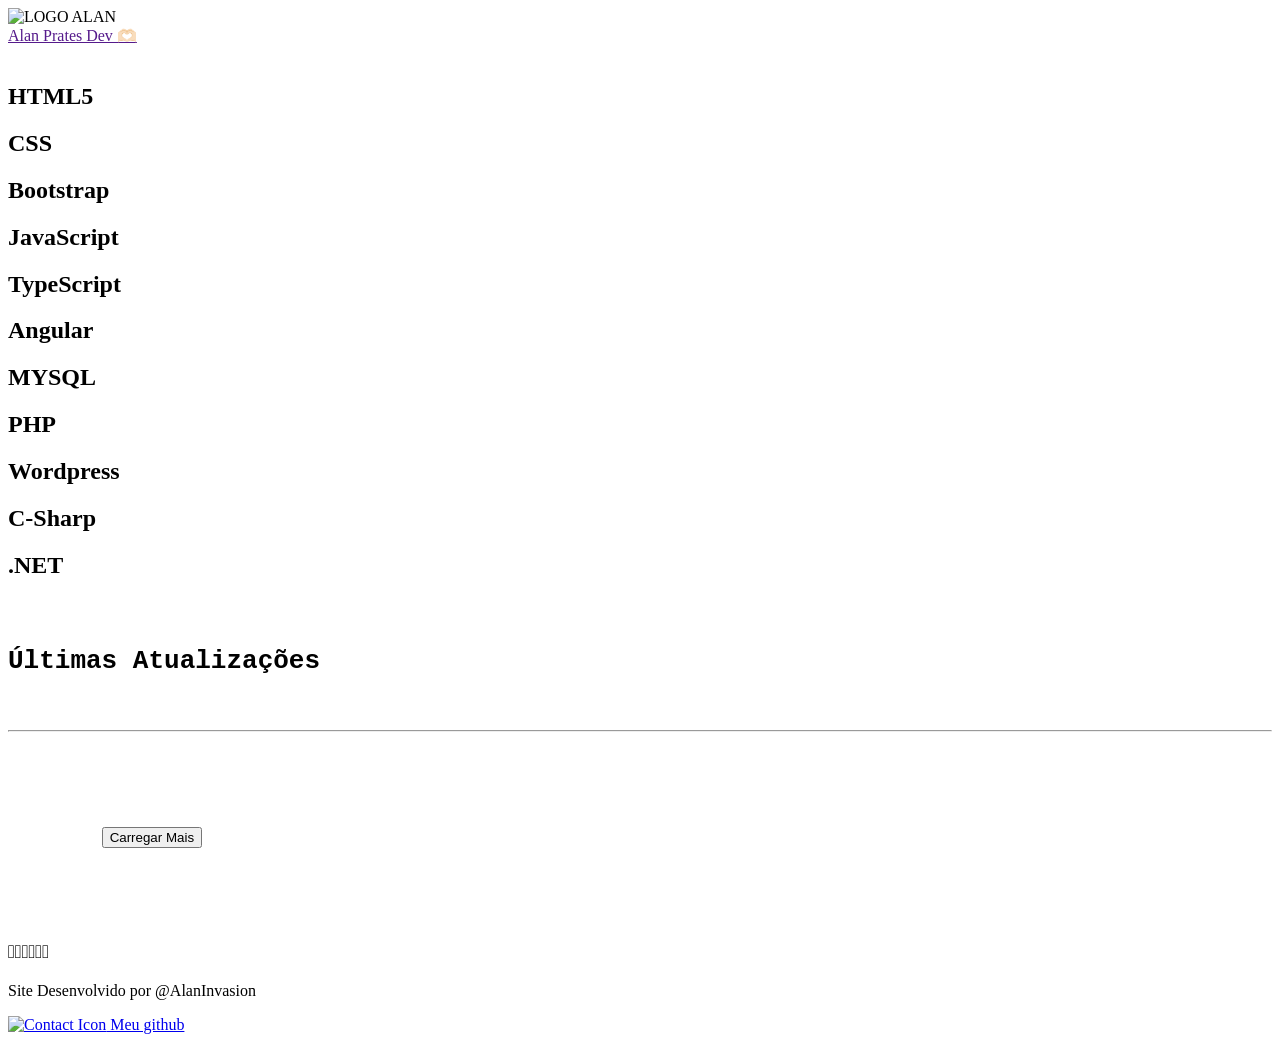
==== index.html @ e8eb4e52 "Update navigation link text to 'Alan Prates Dev'" ====
<!DOCTYPE html>
<html lang="pt-br">

<head>
  <meta charset="UTF-8" />
  <meta name="viewport" content="width=device-width, initial-scale=1.0" />
  <link rel="stylesheet" type="text/css" href="css/style.css" />
  <link rel="shortcut icon" href="/img/penguin-svgrepo-com.svg">
  <title>Alan Prates</title>
</head>

<body>
  <header class="cabecalho">
    <img class="cabecalho-imagem" src="img/logo.svg" title="Sempre se atualizando constantemente" alt="LOGO ALAN" />
    <nav class="cabecalho-menu">
      <a class="cabecalho-menu-item" href="">Alan Prates Dev 🫶🏻</a>

    </nav>
  </header>
  <main class="conteudo">
    <section class="conteudo-principal">
      <img class="conteudo-principal-imagem" src="img/perfil.png" alt="" />
      <div class="conteudo-principal-escrito"></div>
      <div class="tecnologia">
        <h2> <img class="conteudo-principal-tecnologia" src="skill/html5-svgrepo-com.svg" title="HTML5" alt="" />HTML5</h2>
        <h2><img class="conteudo-principal-tecnologia" src="skill/css-svgrepo-com.svg" title="CSS" alt="" />CSS</h2>
        <h2><img class="conteudo-principal-tecnologia" src="skill/icons8-bootstrap.svg" title="Bootstrap" alt="" />Bootstrap</h2>
        <h2><img class="conteudo-principal-tecnologia" src="skill/js-svgrepo-com.svg" title="JavaScript"alt="" />JavaScript</h2>
        <h2><img class="conteudo-principal-tecnologia" src="skill/typescript-16-svgrepo-com.svg" title="TypeScript"alt="" />TypeScript</h2>
        <h2><img class="conteudo-principal-tecnologia" src="skill/angular-16-svgrepo-com.svg" title="Angular" alt="" />Angular</h2>
      </div>
      <div class="tecnologia-secundaria">
        <h2> <img class="conteudo-principal-tecnologia" src="skill/mysql-svgrepo-com.svg" title="MYSQL" alt="" />MYSQL</h2>
        <h2><img class="conteudo-principal-tecnologia" src="skill/php-file-svgrepo-com.svg" title="PHP" alt="" />PHP</h2>
        <h2><img class="conteudo-principal-tecnologia" src="skill/icons8-wordpress.svg" title="PHP" alt="" />Wordpress</h2>
        <h2><img class="conteudo-principal-tecnologia" src="skill/c-sharp-16-svgrepo-com.svg" title="C-Sharp"alt="" />C-Sharp</h2>
        <h2><img class="conteudo-principal-tecnologia" src="skill/dotnet-svgrepo-com.svg" title="PHP" alt="" />.NET</h2>
      </div>
    </section>
  </main>
  <main>
    <div class="box">
      <pre>
        <code>
          <h1>Últimas Atualizações</h1>
          <hr />
          <ul></ul>
          <div id="button-container">
            <button id="load-more">Carregar Mais</button>
          </div>
          
        </code>
      </pre>
    </div>
  </main>
  <footer class="rodape">
    <h3>𓆉𓃥𓃠𓃰𓄂𓅯</h3>
    <p> Site Desenvolvido por @AlanInvasion</p>
    <div class="contact contact-margin">
      <a href="https://github.com/AlanPrates">
        <img src="img/github-color-svgrepo-com.svg" alt="Contact Icon">
        Meu github
      </a>
    </div>
  </footer>
  <script defer src="js/app.js"></script>
  <script defer src="js/script.js"></script>
</body>

</html>
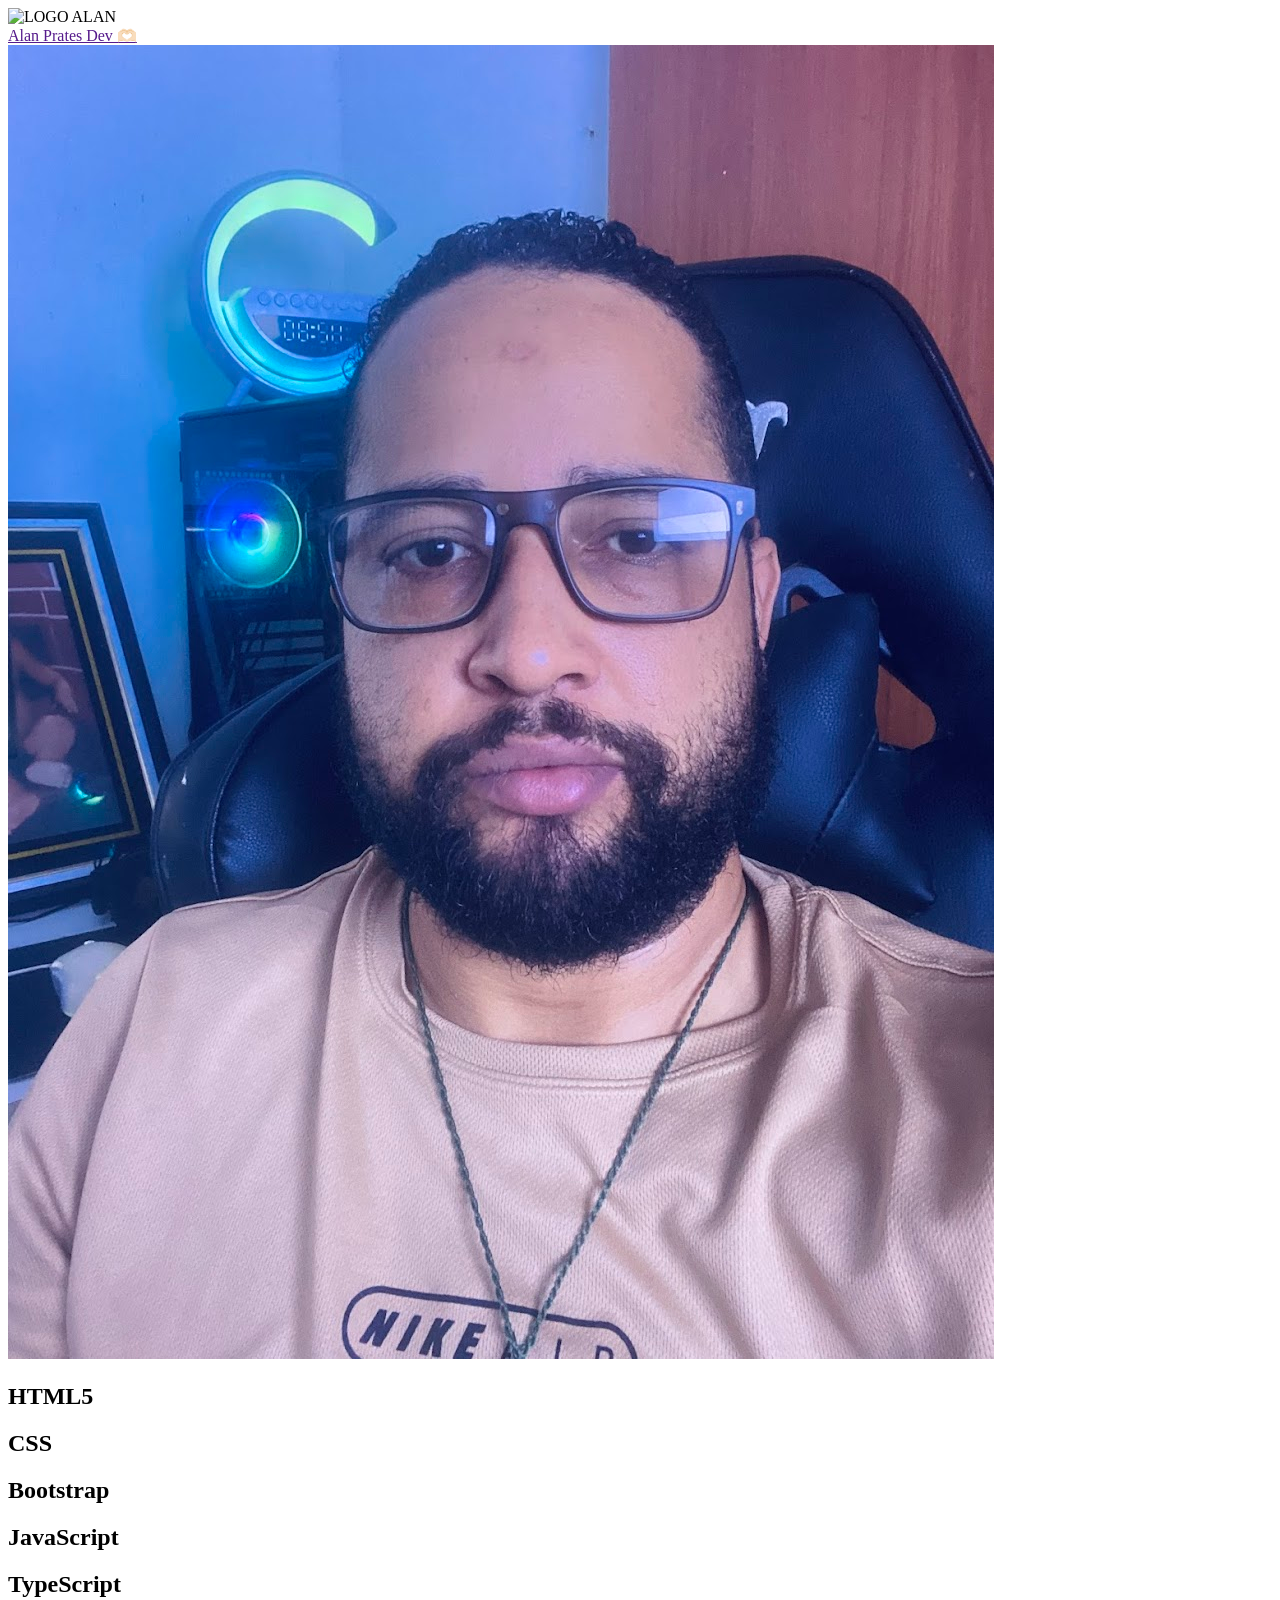
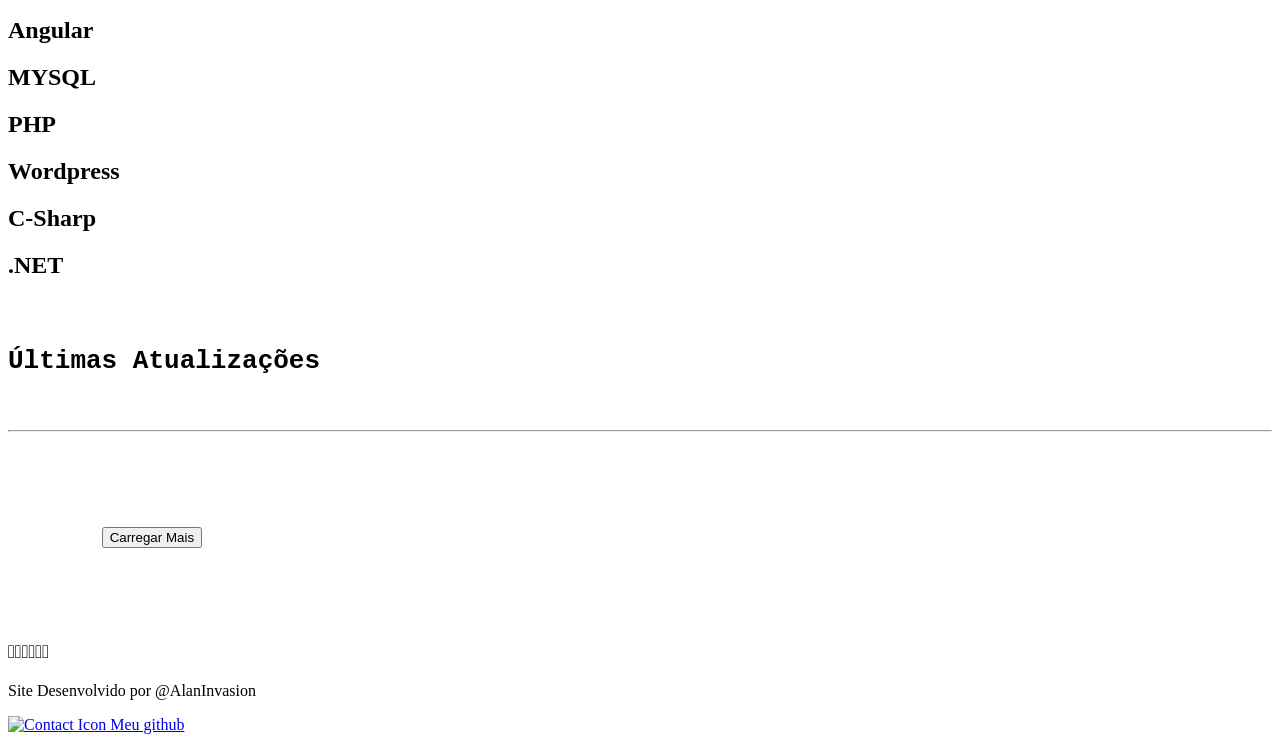
==== commit 8027f6fd: "Adicionar imagem de perfil ao conteúdo principal" ====
--- a/index.html
+++ b/index.html
@@ -19,7 +19,7 @@
   </header>
   <main class="conteudo">
     <section class="conteudo-principal">
-      <img class="conteudo-principal-imagem" src="img/perfil.png" alt="" />
+      <img class="conteudo-principal-imagem" src="img/IMG_0135.jpg" alt="" />
       <div class="conteudo-principal-escrito"></div>
       <div class="tecnologia">
         <h2> <img class="conteudo-principal-tecnologia" src="skill/html5-svgrepo-com.svg" title="HTML5" alt="" />HTML5</h2>
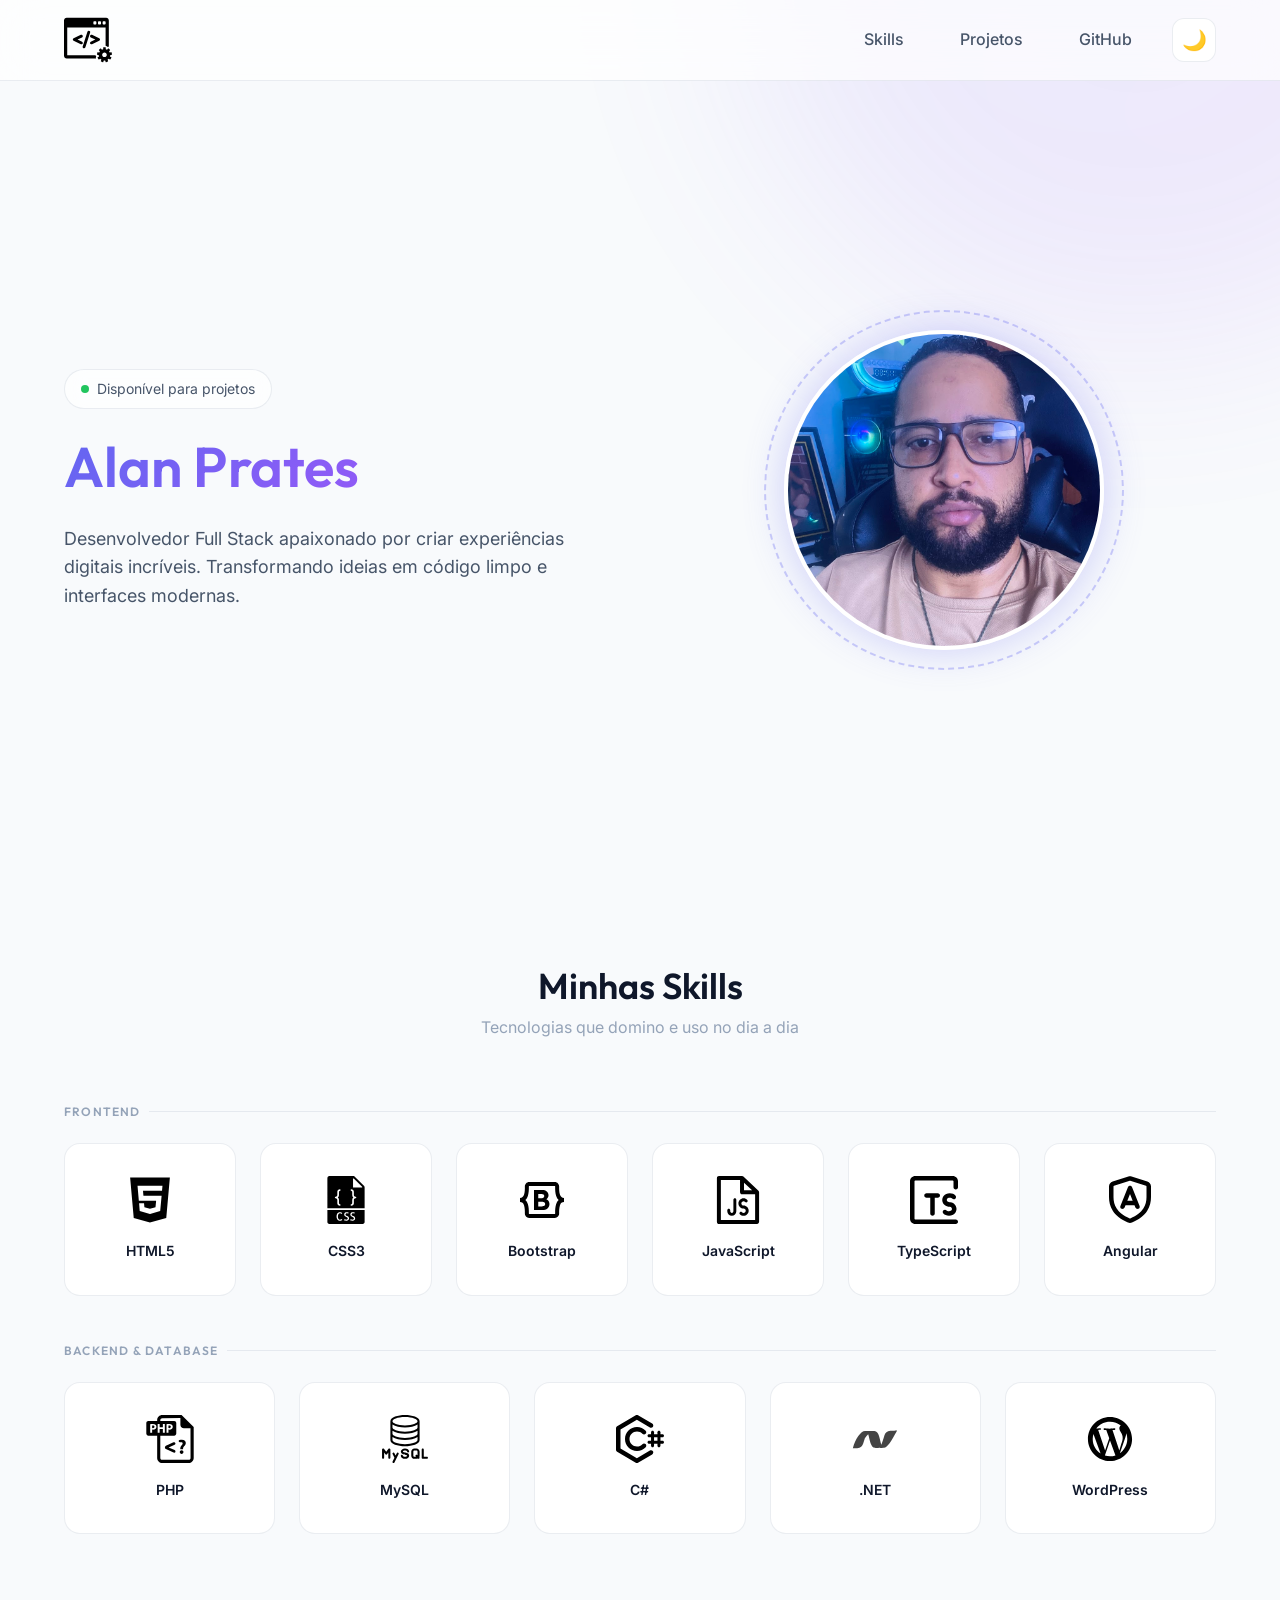
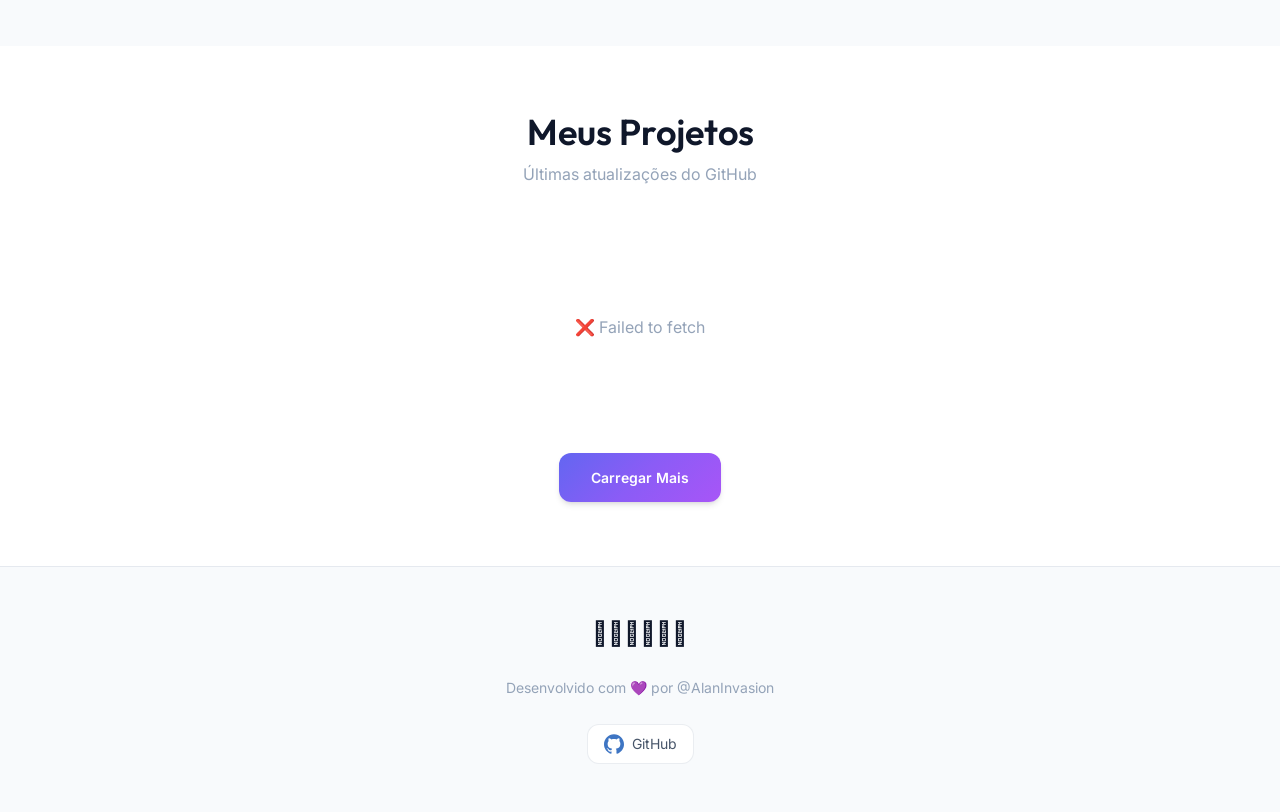
==== commit 69dcc27a: "refactor: Reorganize project assets into a new assets directory and update index.html and README.md." ====
--- a/index.html
+++ b/index.html
@@ -1,70 +1,182 @@
 <!DOCTYPE html>
-<html lang="pt-br">
+<html lang="pt-BR" data-theme="light">
+<head>
+  <meta charset="UTF-8">
+  <meta name="viewport" content="width=device-width, initial-scale=1.0">
+  <meta name="description" content="Alan Prates - Desenvolvedor Full Stack especializado em HTML5, CSS, JavaScript, TypeScript, Angular, PHP, .NET e muito mais.">
+  <meta name="author" content="Alan Prates">
+  <meta name="keywords" content="desenvolvedor, full stack, web developer, HTML, CSS, JavaScript, Angular, PHP, .NET">
+  
+  <!-- Open Graph -->
+  <meta property="og:title" content="Alan Prates - Desenvolvedor Full Stack">
+  <meta property="og:description" content="Portfólio de desenvolvimento web e projetos.">
+  <meta property="og:type" content="website">
+  
+  <!-- Favicon -->
+  <link rel="icon" href="assets/icons/penguin-svgrepo-com.svg" type="image/svg+xml">
+  
+  <!-- Google Fonts -->
+  <link rel="preconnect" href="https://fonts.googleapis.com">
+  <link rel="preconnect" href="https://fonts.gstatic.com" crossorigin>
+  <link href="https://fonts.googleapis.com/css2?family=Inter:wght@400;500;600;700&family=Outfit:wght@500;600;700&display=swap" rel="stylesheet">
+  
+  <!-- Styles -->
+  <link rel="stylesheet" href="assets/css/style.css">
+  
+  <title>Alan Prates | Desenvolvedor Full Stack</title>
+</head>
+<body>
+  <!-- Header -->
+  <header class="header">
+    <div class="container header__content">
+      <a href="/">
+        <img src="assets/images/logo.svg" alt="Alan Prates Logo" class="header__logo">
+      </a>
+      
+      <nav class="header__nav">
+        <a href="#skills" class="header__link">Skills</a>
+        <a href="#projects" class="header__link">Projetos</a>
+        <a href="https://github.com/AlanPrates" target="_blank" rel="noopener" class="header__link">GitHub</a>
+        <button id="theme-toggle" class="theme-toggle" aria-label="Alternar tema">🌙</button>
+      </nav>
+    </div>
+  </header>
 
-<head>
-  <meta charset="UTF-8" />
-  <meta name="viewport" content="width=device-width, initial-scale=1.0" />
-  <link rel="stylesheet" type="text/css" href="css/style.css" />
-  <link rel="shortcut icon" href="/img/penguin-svgrepo-com.svg">
-  <title>Alan Prates</title>
-</head>
+  <!-- Hero Section -->
+  <section class="hero">
+    <div class="container hero__content">
+      <div class="hero__text">
+        <span class="hero__badge">
+          <span class="hero__badge-dot"></span>
+          Disponível para projetos
+        </span>
+        <h1 class="hero__title">Alan Prates</h1>
+        <p class="hero__subtitle">
+          Desenvolvedor Full Stack apaixonado por criar experiências digitais incríveis. 
+          Transformando ideias em código limpo e interfaces modernas.
+        </p>
+      </div>
+      
+      <div class="hero__image-wrapper">
+        <div class="hero__image-ring"></div>
+        <img src="assets/images/profile/IMG_0135.jpg" alt="Alan Prates" class="hero__image">
+      </div>
+    </div>
+  </section>
 
-<body>
-  <header class="cabecalho">
-    <img class="cabecalho-imagem" src="img/logo.svg" title="Sempre se atualizando constantemente" alt="LOGO ALAN" />
-    <nav class="cabecalho-menu">
-      <a class="cabecalho-menu-item" href="">Alan Prates Dev 🫶🏻</a>
+  <!-- Skills Section -->
+  <section id="skills" class="skills">
+    <div class="container">
+      <header class="section__header">
+        <h2 class="section__title">Minhas Skills</h2>
+        <p class="section__subtitle">Tecnologias que domino e uso no dia a dia</p>
+      </header>
+      
+      <!-- Frontend -->
+      <div class="skills__category">
+        <h3 class="skills__category-title">Frontend</h3>
+        <div class="skills__grid">
+          <article class="skill-card">
+            <img src="assets/icons/skills/html5-svgrepo-com.svg" alt="HTML5" class="skill-card__icon">
+            <span class="skill-card__name">HTML5</span>
+          </article>
+          
+          <article class="skill-card">
+            <img src="assets/icons/skills/css-svgrepo-com.svg" alt="CSS3" class="skill-card__icon">
+            <span class="skill-card__name">CSS3</span>
+          </article>
+          
+          <article class="skill-card">
+            <img src="assets/icons/skills/icons8-bootstrap.svg" alt="Bootstrap" class="skill-card__icon">
+            <span class="skill-card__name">Bootstrap</span>
+          </article>
+          
+          <article class="skill-card">
+            <img src="assets/icons/skills/js-svgrepo-com.svg" alt="JavaScript" class="skill-card__icon">
+            <span class="skill-card__name">JavaScript</span>
+          </article>
+          
+          <article class="skill-card">
+            <img src="assets/icons/skills/typescript-16-svgrepo-com.svg" alt="TypeScript" class="skill-card__icon">
+            <span class="skill-card__name">TypeScript</span>
+          </article>
+          
+          <article class="skill-card">
+            <img src="assets/icons/skills/angular-16-svgrepo-com.svg" alt="Angular" class="skill-card__icon">
+            <span class="skill-card__name">Angular</span>
+          </article>
+        </div>
+      </div>
+      
+      <!-- Backend -->
+      <div class="skills__category">
+        <h3 class="skills__category-title">Backend & Database</h3>
+        <div class="skills__grid">
+          <article class="skill-card">
+            <img src="assets/icons/skills/php-file-svgrepo-com.svg" alt="PHP" class="skill-card__icon">
+            <span class="skill-card__name">PHP</span>
+          </article>
+          
+          <article class="skill-card">
+            <img src="assets/icons/skills/mysql-svgrepo-com.svg" alt="MySQL" class="skill-card__icon">
+            <span class="skill-card__name">MySQL</span>
+          </article>
+          
+          <article class="skill-card">
+            <img src="assets/icons/skills/c-sharp-16-svgrepo-com.svg" alt="C#" class="skill-card__icon">
+            <span class="skill-card__name">C#</span>
+          </article>
+          
+          <article class="skill-card">
+            <img src="assets/icons/skills/dotnet-svgrepo-com.svg" alt=".NET" class="skill-card__icon">
+            <span class="skill-card__name">.NET</span>
+          </article>
+          
+          <article class="skill-card">
+            <img src="assets/icons/skills/icons8-wordpress.svg" alt="WordPress" class="skill-card__icon">
+            <span class="skill-card__name">WordPress</span>
+          </article>
+        </div>
+      </div>
+    </div>
+  </section>
 
-    </nav>
-  </header>
-  <main class="conteudo">
-    <section class="conteudo-principal">
-      <img class="conteudo-principal-imagem" src="img/IMG_0135.jpg" alt="" />
-      <div class="conteudo-principal-escrito"></div>
-      <div class="tecnologia">
-        <h2> <img class="conteudo-principal-tecnologia" src="skill/html5-svgrepo-com.svg" title="HTML5" alt="" />HTML5</h2>
-        <h2><img class="conteudo-principal-tecnologia" src="skill/css-svgrepo-com.svg" title="CSS" alt="" />CSS</h2>
-        <h2><img class="conteudo-principal-tecnologia" src="skill/icons8-bootstrap.svg" title="Bootstrap" alt="" />Bootstrap</h2>
-        <h2><img class="conteudo-principal-tecnologia" src="skill/js-svgrepo-com.svg" title="JavaScript"alt="" />JavaScript</h2>
-        <h2><img class="conteudo-principal-tecnologia" src="skill/typescript-16-svgrepo-com.svg" title="TypeScript"alt="" />TypeScript</h2>
-        <h2><img class="conteudo-principal-tecnologia" src="skill/angular-16-svgrepo-com.svg" title="Angular" alt="" />Angular</h2>
+  <!-- Projects Section (GitHub Repos) -->
+  <section id="projects" class="projects">
+    <div class="container">
+      <header class="section__header">
+        <h2 class="section__title">Meus Projetos</h2>
+        <p class="section__subtitle">Últimas atualizações do GitHub</p>
+      </header>
+      
+      <div id="projects-grid" class="projects__grid">
+        <!-- Repos carregados via JavaScript -->
       </div>
-      <div class="tecnologia-secundaria">
-        <h2> <img class="conteudo-principal-tecnologia" src="skill/mysql-svgrepo-com.svg" title="MYSQL" alt="" />MYSQL</h2>
-        <h2><img class="conteudo-principal-tecnologia" src="skill/php-file-svgrepo-com.svg" title="PHP" alt="" />PHP</h2>
-        <h2><img class="conteudo-principal-tecnologia" src="skill/icons8-wordpress.svg" title="PHP" alt="" />Wordpress</h2>
-        <h2><img class="conteudo-principal-tecnologia" src="skill/c-sharp-16-svgrepo-com.svg" title="C-Sharp"alt="" />C-Sharp</h2>
-        <h2><img class="conteudo-principal-tecnologia" src="skill/dotnet-svgrepo-com.svg" title="PHP" alt="" />.NET</h2>
+      
+      <footer class="projects__footer">
+        <button id="load-more" class="btn btn--primary">
+          Carregar Mais
+        </button>
+      </footer>
+    </div>
+  </section>
+
+  <!-- Footer -->
+  <footer class="footer">
+    <div class="container footer__content">
+      <span class="footer__emoji">𓆉𓃥𓃠𓃰𓄂𓅯</span>
+      <p class="footer__text">Desenvolvido com 💜 por @AlanInvasion</p>
+      
+      <div class="footer__social">
+        <a href="https://github.com/AlanPrates" target="_blank" rel="noopener" class="footer__social-link">
+          <img src="assets/icons/github-color-svgrepo-com.svg" alt="GitHub" class="footer__social-icon">
+          GitHub
+        </a>
       </div>
-    </section>
-  </main>
-  <main>
-    <div class="box">
-      <pre>
-        <code>
-          <h1>Últimas Atualizações</h1>
-          <hr />
-          <ul></ul>
-          <div id="button-container">
-            <button id="load-more">Carregar Mais</button>
-          </div>
-          
-        </code>
-      </pre>
-    </div>
-  </main>
-  <footer class="rodape">
-    <h3>𓆉𓃥𓃠𓃰𓄂𓅯</h3>
-    <p> Site Desenvolvido por @AlanInvasion</p>
-    <div class="contact contact-margin">
-      <a href="https://github.com/AlanPrates">
-        <img src="img/github-color-svgrepo-com.svg" alt="Contact Icon">
-        Meu github
-      </a>
     </div>
   </footer>
-  <script defer src="js/app.js"></script>
-  <script defer src="js/script.js"></script>
+
+  <!-- Scripts -->
+  <script type="module" src="assets/js/main.js"></script>
 </body>
-
 </html>
--- a/assets/css/style.css
+++ b/assets/css/style.css
@@ -0,0 +1,644 @@
+/* ==========================================
+   ALAN PRATES PORTFOLIO - Modern Design System
+   ========================================== */
+
+/* CSS Variables - Design Tokens */
+:root {
+  /* Colors - Light Mode */
+  --bg-primary: #f8fafc;
+  --bg-secondary: #ffffff;
+  --bg-glass: rgba(255, 255, 255, 0.7);
+  --text-primary: #0f172a;
+  --text-secondary: #475569;
+  --text-muted: #94a3b8;
+  --accent-primary: #6366f1;
+  --accent-secondary: #8b5cf6;
+  --accent-gradient: linear-gradient(135deg, #6366f1 0%, #8b5cf6 50%, #a855f7 100%);
+  --border-color: rgba(148, 163, 184, 0.2);
+  --shadow-sm: 0 1px 2px rgba(0, 0, 0, 0.05);
+  --shadow-md: 0 4px 6px -1px rgba(0, 0, 0, 0.1), 0 2px 4px -2px rgba(0, 0, 0, 0.1);
+  --shadow-lg: 0 10px 15px -3px rgba(0, 0, 0, 0.1), 0 4px 6px -4px rgba(0, 0, 0, 0.1);
+  --shadow-glow: 0 0 40px rgba(99, 102, 241, 0.3);
+  
+  /* Spacing */
+  --space-xs: 0.25rem;
+  --space-sm: 0.5rem;
+  --space-md: 1rem;
+  --space-lg: 1.5rem;
+  --space-xl: 2rem;
+  --space-2xl: 3rem;
+  --space-3xl: 4rem;
+  
+  /* Border Radius */
+  --radius-sm: 0.375rem;
+  --radius-md: 0.75rem;
+  --radius-lg: 1rem;
+  --radius-xl: 1.5rem;
+  --radius-full: 9999px;
+  
+  /* Transitions */
+  --transition-fast: 150ms ease;
+  --transition-base: 250ms ease;
+  --transition-slow: 350ms ease;
+}
+
+/* Dark Mode */
+[data-theme="dark"] {
+  --bg-primary: #0f172a;
+  --bg-secondary: #1e293b;
+  --bg-glass: rgba(30, 41, 59, 0.8);
+  --text-primary: #f1f5f9;
+  --text-secondary: #cbd5e1;
+  --text-muted: #64748b;
+  --border-color: rgba(148, 163, 184, 0.1);
+  --shadow-glow: 0 0 60px rgba(139, 92, 246, 0.4);
+}
+
+/* Reset & Base */
+*, *::before, *::after {
+  margin: 0;
+  padding: 0;
+  box-sizing: border-box;
+}
+
+html {
+  scroll-behavior: smooth;
+}
+
+body {
+  font-family: 'Inter', -apple-system, BlinkMacSystemFont, 'Segoe UI', sans-serif;
+  font-size: 16px;
+  line-height: 1.6;
+  color: var(--text-primary);
+  background: var(--bg-primary);
+  min-height: 100vh;
+  transition: background var(--transition-base), color var(--transition-base);
+}
+
+a {
+  text-decoration: none;
+  color: inherit;
+  transition: color var(--transition-fast);
+}
+
+img {
+  max-width: 100%;
+  height: auto;
+  display: block;
+}
+
+ul {
+  list-style: none;
+}
+
+/* Typography */
+h1, h2, h3, h4, h5, h6 {
+  font-family: 'Outfit', sans-serif;
+  font-weight: 600;
+  line-height: 1.2;
+}
+
+h1 { font-size: clamp(2rem, 5vw, 3.5rem); }
+h2 { font-size: clamp(1.5rem, 3vw, 2.25rem); }
+h3 { font-size: clamp(1.25rem, 2vw, 1.5rem); }
+
+/* Layout Container */
+.container {
+  width: 100%;
+  max-width: 1200px;
+  margin: 0 auto;
+  padding: 0 var(--space-lg);
+}
+
+/* ==========================================
+   HEADER & NAVIGATION
+   ========================================== */
+.header {
+  position: fixed;
+  top: 0;
+  left: 0;
+  right: 0;
+  z-index: 100;
+  padding: var(--space-md) 0;
+  background: var(--bg-glass);
+  backdrop-filter: blur(20px);
+  -webkit-backdrop-filter: blur(20px);
+  border-bottom: 1px solid var(--border-color);
+  transition: all var(--transition-base);
+}
+
+.header__content {
+  display: flex;
+  align-items: center;
+  justify-content: space-between;
+}
+
+.header__logo {
+  height: 48px;
+  transition: transform var(--transition-base);
+}
+
+.header__logo:hover {
+  transform: scale(1.05);
+}
+
+.header__nav {
+  display: flex;
+  align-items: center;
+  gap: var(--space-lg);
+}
+
+.header__link {
+  font-weight: 500;
+  color: var(--text-secondary);
+  padding: var(--space-sm) var(--space-md);
+  border-radius: var(--radius-md);
+  transition: all var(--transition-fast);
+}
+
+.header__link:hover {
+  color: var(--accent-primary);
+  background: var(--bg-glass);
+}
+
+/* Theme Toggle */
+.theme-toggle {
+  width: 44px;
+  height: 44px;
+  border: none;
+  border-radius: var(--radius-md);
+  background: var(--bg-secondary);
+  color: var(--text-primary);
+  cursor: pointer;
+  display: flex;
+  align-items: center;
+  justify-content: center;
+  font-size: 1.25rem;
+  transition: all var(--transition-fast);
+  border: 1px solid var(--border-color);
+}
+
+.theme-toggle:hover {
+  background: var(--accent-gradient);
+  color: white;
+  transform: rotate(15deg);
+}
+
+/* ==========================================
+   HERO SECTION
+   ========================================== */
+.hero {
+  min-height: 100vh;
+  display: flex;
+  align-items: center;
+  padding-top: 80px;
+  position: relative;
+  overflow: hidden;
+}
+
+.hero::before {
+  content: '';
+  position: absolute;
+  top: -50%;
+  right: -20%;
+  width: 800px;
+  height: 800px;
+  background: var(--accent-gradient);
+  opacity: 0.1;
+  border-radius: 50%;
+  filter: blur(100px);
+  animation: pulse 8s ease-in-out infinite;
+}
+
+.hero__content {
+  display: grid;
+  grid-template-columns: 1fr 1fr;
+  gap: var(--space-3xl);
+  align-items: center;
+}
+
+.hero__text {
+  display: flex;
+  flex-direction: column;
+  gap: var(--space-lg);
+}
+
+.hero__badge {
+  display: inline-flex;
+  align-items: center;
+  gap: var(--space-sm);
+  padding: var(--space-sm) var(--space-md);
+  background: var(--bg-glass);
+  border: 1px solid var(--border-color);
+  border-radius: var(--radius-full);
+  font-size: 0.875rem;
+  color: var(--text-secondary);
+  width: fit-content;
+  backdrop-filter: blur(10px);
+}
+
+.hero__badge-dot {
+  width: 8px;
+  height: 8px;
+  background: #22c55e;
+  border-radius: 50%;
+  animation: blink 2s ease-in-out infinite;
+}
+
+.hero__title {
+  background: var(--accent-gradient);
+  -webkit-background-clip: text;
+  -webkit-text-fill-color: transparent;
+  background-clip: text;
+}
+
+.hero__subtitle {
+  color: var(--text-secondary);
+  font-size: 1.125rem;
+  max-width: 500px;
+}
+
+.hero__image-wrapper {
+  display: flex;
+  justify-content: center;
+  align-items: center;
+  position: relative;
+}
+
+.hero__image {
+  width: 320px;
+  height: 320px;
+  border-radius: 50%;
+  object-fit: cover;
+  border: 4px solid var(--bg-secondary);
+  box-shadow: var(--shadow-glow);
+  animation: float 6s ease-in-out infinite;
+  position: relative;
+  z-index: 2;
+}
+
+.hero__image-ring {
+  position: absolute;
+  width: 360px;
+  height: 360px;
+  border: 2px dashed var(--accent-primary);
+  border-radius: 50%;
+  opacity: 0.3;
+  animation: spin 20s linear infinite;
+}
+
+/* ==========================================
+   SKILLS SECTION
+   ========================================== */
+.skills {
+  padding: var(--space-3xl) 0;
+  position: relative;
+}
+
+.section__header {
+  text-align: center;
+  margin-bottom: var(--space-3xl);
+}
+
+.section__title {
+  margin-bottom: var(--space-sm);
+}
+
+.section__subtitle {
+  color: var(--text-muted);
+}
+
+.skills__grid {
+  display: grid;
+  grid-template-columns: repeat(auto-fit, minmax(140px, 1fr));
+  gap: var(--space-lg);
+}
+
+.skill-card {
+  display: flex;
+  flex-direction: column;
+  align-items: center;
+  gap: var(--space-md);
+  padding: var(--space-xl);
+  background: var(--bg-secondary);
+  border: 1px solid var(--border-color);
+  border-radius: var(--radius-lg);
+  transition: all var(--transition-base);
+  cursor: default;
+}
+
+.skill-card:hover {
+  transform: translateY(-8px);
+  box-shadow: var(--shadow-lg);
+  border-color: var(--accent-primary);
+}
+
+.skill-card:hover .skill-card__icon {
+  transform: scale(1.1) rotate(5deg);
+}
+
+.skill-card__icon {
+  width: 48px;
+  height: 48px;
+  transition: transform var(--transition-base);
+}
+
+.skill-card__name {
+  font-size: 0.875rem;
+  font-weight: 600;
+  color: var(--text-primary);
+  text-align: center;
+}
+
+/* Skill Categories */
+.skills__category {
+  margin-bottom: var(--space-2xl);
+}
+
+.skills__category-title {
+  font-size: 0.75rem;
+  font-weight: 600;
+  text-transform: uppercase;
+  letter-spacing: 0.1em;
+  color: var(--text-muted);
+  margin-bottom: var(--space-lg);
+  display: flex;
+  align-items: center;
+  gap: var(--space-sm);
+}
+
+.skills__category-title::after {
+  content: '';
+  flex: 1;
+  height: 1px;
+  background: var(--border-color);
+}
+
+/* ==========================================
+   PROJECTS SECTION (GitHub Repos)
+   ========================================== */
+.projects {
+  padding: var(--space-3xl) 0;
+  background: var(--bg-secondary);
+}
+
+.projects__grid {
+  display: grid;
+  grid-template-columns: repeat(auto-fit, minmax(300px, 1fr));
+  gap: var(--space-lg);
+}
+
+.project-card {
+  padding: var(--space-xl);
+  background: var(--bg-primary);
+  border: 1px solid var(--border-color);
+  border-radius: var(--radius-lg);
+  transition: all var(--transition-base);
+}
+
+.project-card:hover {
+  transform: translateY(-4px);
+  box-shadow: var(--shadow-md);
+  border-color: var(--accent-primary);
+}
+
+.project-card__header {
+  display: flex;
+  align-items: flex-start;
+  justify-content: space-between;
+  margin-bottom: var(--space-md);
+}
+
+.project-card__title {
+  font-size: 1.125rem;
+  font-weight: 600;
+  color: var(--text-primary);
+}
+
+.project-card__link {
+  color: var(--accent-primary);
+  font-size: 1.25rem;
+  transition: transform var(--transition-fast);
+}
+
+.project-card__link:hover {
+  transform: scale(1.2);
+}
+
+.project-card__date {
+  font-size: 0.75rem;
+  color: var(--text-muted);
+}
+
+/* Load More Button */
+.btn {
+  display: inline-flex;
+  align-items: center;
+  justify-content: center;
+  gap: var(--space-sm);
+  padding: var(--space-md) var(--space-xl);
+  font-family: inherit;
+  font-size: 0.875rem;
+  font-weight: 600;
+  border: none;
+  border-radius: var(--radius-md);
+  cursor: pointer;
+  transition: all var(--transition-fast);
+}
+
+.btn--primary {
+  background: var(--accent-gradient);
+  color: white;
+  box-shadow: var(--shadow-md);
+}
+
+.btn--primary:hover {
+  transform: translateY(-2px);
+  box-shadow: var(--shadow-lg);
+}
+
+.btn--outline {
+  background: transparent;
+  color: var(--accent-primary);
+  border: 2px solid var(--accent-primary);
+}
+
+.btn--outline:hover {
+  background: var(--accent-primary);
+  color: white;
+}
+
+.projects__footer {
+  display: flex;
+  justify-content: center;
+  margin-top: var(--space-2xl);
+}
+
+/* Loading State */
+.loading {
+  display: flex;
+  flex-direction: column;
+  align-items: center;
+  gap: var(--space-md);
+  padding: var(--space-3xl);
+  color: var(--text-muted);
+}
+
+.loading__spinner {
+  width: 40px;
+  height: 40px;
+  border: 3px solid var(--border-color);
+  border-top-color: var(--accent-primary);
+  border-radius: 50%;
+  animation: spin 1s linear infinite;
+}
+
+/* ==========================================
+   FOOTER
+   ========================================== */
+.footer {
+  padding: var(--space-2xl) 0;
+  background: var(--bg-primary);
+  border-top: 1px solid var(--border-color);
+}
+
+.footer__content {
+  display: flex;
+  flex-direction: column;
+  align-items: center;
+  gap: var(--space-lg);
+  text-align: center;
+}
+
+.footer__emoji {
+  font-size: 1.5rem;
+}
+
+.footer__text {
+  color: var(--text-muted);
+  font-size: 0.875rem;
+}
+
+.footer__social {
+  display: flex;
+  gap: var(--space-md);
+}
+
+.footer__social-link {
+  display: flex;
+  align-items: center;
+  gap: var(--space-sm);
+  padding: var(--space-sm) var(--space-md);
+  background: var(--bg-secondary);
+  border: 1px solid var(--border-color);
+  border-radius: var(--radius-md);
+  color: var(--text-secondary);
+  font-size: 0.875rem;
+  transition: all var(--transition-fast);
+}
+
+.footer__social-link:hover {
+  background: var(--accent-primary);
+  color: white;
+  border-color: var(--accent-primary);
+}
+
+.footer__social-icon {
+  width: 20px;
+  height: 20px;
+}
+
+/* ==========================================
+   ANIMATIONS
+   ========================================== */
+@keyframes float {
+  0%, 100% { transform: translateY(0); }
+  50% { transform: translateY(-20px); }
+}
+
+@keyframes spin {
+  from { transform: rotate(0deg); }
+  to { transform: rotate(360deg); }
+}
+
+@keyframes pulse {
+  0%, 100% { opacity: 0.1; transform: scale(1); }
+  50% { opacity: 0.15; transform: scale(1.05); }
+}
+
+@keyframes blink {
+  0%, 100% { opacity: 1; }
+  50% { opacity: 0.5; }
+}
+
+@keyframes fadeInUp {
+  from {
+    opacity: 0;
+    transform: translateY(30px);
+  }
+  to {
+    opacity: 1;
+    transform: translateY(0);
+  }
+}
+
+.fade-in-up {
+  animation: fadeInUp 0.6s ease-out forwards;
+}
+
+/* ==========================================
+   RESPONSIVE DESIGN
+   ========================================== */
+@media (max-width: 768px) {
+  .header__nav {
+    display: none;
+  }
+  
+  .hero__content {
+    grid-template-columns: 1fr;
+    text-align: center;
+    gap: var(--space-2xl);
+  }
+  
+  .hero__text {
+    align-items: center;
+  }
+  
+  .hero__image-wrapper {
+    order: -1;
+  }
+  
+  .hero__image {
+    width: 240px;
+    height: 240px;
+  }
+  
+  .hero__image-ring {
+    width: 280px;
+    height: 280px;
+  }
+  
+  .skills__grid {
+    grid-template-columns: repeat(3, 1fr);
+    gap: var(--space-md);
+  }
+  
+  .skill-card {
+    padding: var(--space-md);
+  }
+  
+  .skill-card__icon {
+    width: 36px;
+    height: 36px;
+  }
+  
+  .projects__grid {
+    grid-template-columns: 1fr;
+  }
+}
+
+@media (max-width: 480px) {
+  .skills__grid {
+    grid-template-columns: repeat(2, 1fr);
+  }
+}
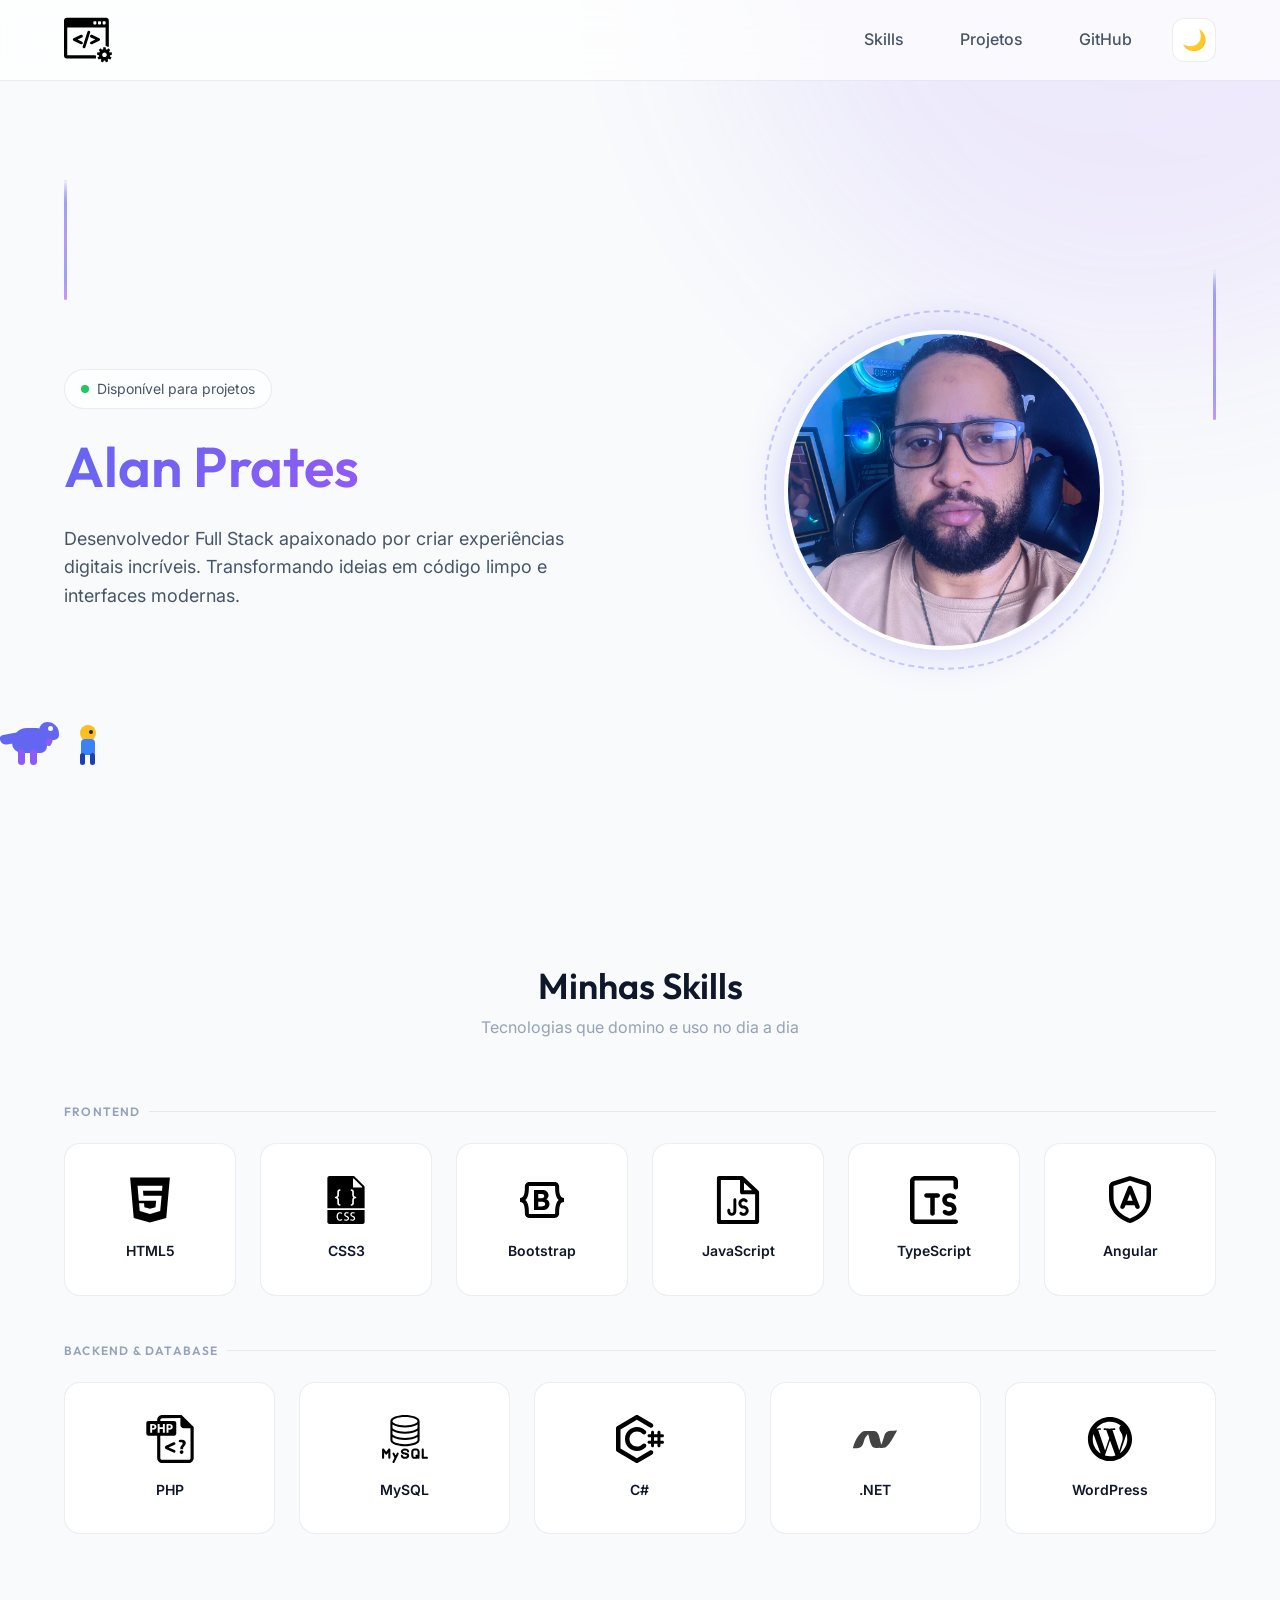
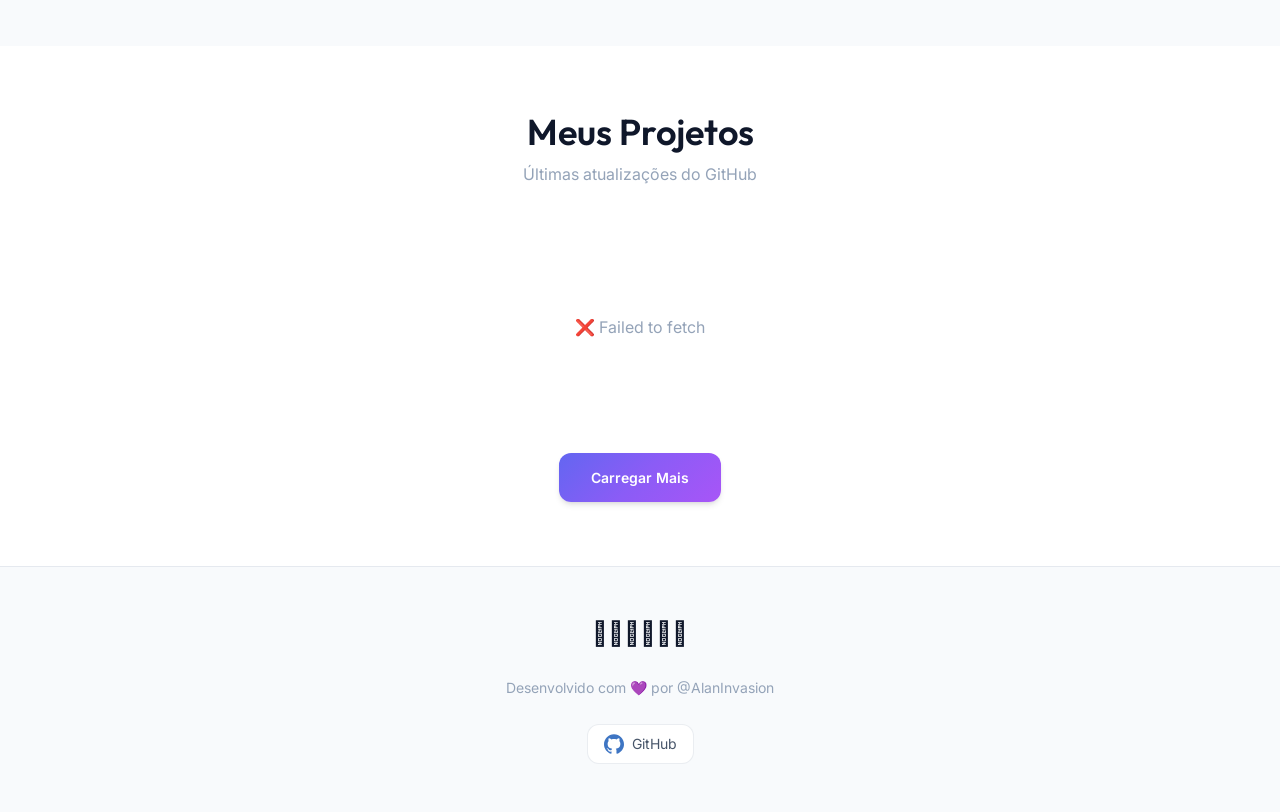
==== commit 56638ce2: "feat: Add CSS for animated hero elements including vertical lines, a running developer, and a dinosa" ====
--- a/index.html
+++ b/index.html
@@ -1,30 +1,35 @@
 <!DOCTYPE html>
 <html lang="pt-BR" data-theme="light">
+
 <head>
   <meta charset="UTF-8">
   <meta name="viewport" content="width=device-width, initial-scale=1.0">
-  <meta name="description" content="Alan Prates - Desenvolvedor Full Stack especializado em HTML5, CSS, JavaScript, TypeScript, Angular, PHP, .NET e muito mais.">
+  <meta name="description"
+    content="Alan Prates - Desenvolvedor Full Stack especializado em HTML5, CSS, JavaScript, TypeScript, Angular, PHP, .NET e muito mais.">
   <meta name="author" content="Alan Prates">
   <meta name="keywords" content="desenvolvedor, full stack, web developer, HTML, CSS, JavaScript, Angular, PHP, .NET">
-  
+
   <!-- Open Graph -->
   <meta property="og:title" content="Alan Prates - Desenvolvedor Full Stack">
   <meta property="og:description" content="Portfólio de desenvolvimento web e projetos.">
   <meta property="og:type" content="website">
-  
+
   <!-- Favicon -->
   <link rel="icon" href="assets/icons/penguin-svgrepo-com.svg" type="image/svg+xml">
-  
+
   <!-- Google Fonts -->
   <link rel="preconnect" href="https://fonts.googleapis.com">
   <link rel="preconnect" href="https://fonts.gstatic.com" crossorigin>
-  <link href="https://fonts.googleapis.com/css2?family=Inter:wght@400;500;600;700&family=Outfit:wght@500;600;700&display=swap" rel="stylesheet">
-  
+  <link
+    href="https://fonts.googleapis.com/css2?family=Inter:wght@400;500;600;700&family=Outfit:wght@500;600;700&display=swap"
+    rel="stylesheet">
+
   <!-- Styles -->
   <link rel="stylesheet" href="assets/css/style.css">
-  
+
   <title>Alan Prates | Desenvolvedor Full Stack</title>
 </head>
+
 <body>
   <!-- Header -->
   <header class="header">
@@ -32,7 +37,7 @@
       <a href="/">
         <img src="assets/images/logo.svg" alt="Alan Prates Logo" class="header__logo">
       </a>
-      
+
       <nav class="header__nav">
         <a href="#skills" class="header__link">Skills</a>
         <a href="#projects" class="header__link">Projetos</a>
@@ -44,6 +49,10 @@
 
   <!-- Hero Section -->
   <section class="hero">
+    <!-- Animated Lines -->
+    <div class="hero__animated-line"></div>
+    <div class="hero__animated-line hero__animated-line--right"></div>
+
     <div class="container hero__content">
       <div class="hero__text">
         <span class="hero__badge">
@@ -52,14 +61,34 @@
         </span>
         <h1 class="hero__title">Alan Prates</h1>
         <p class="hero__subtitle">
-          Desenvolvedor Full Stack apaixonado por criar experiências digitais incríveis. 
+          Desenvolvedor Full Stack apaixonado por criar experiências digitais incríveis.
           Transformando ideias em código limpo e interfaces modernas.
         </p>
       </div>
-      
+
       <div class="hero__image-wrapper">
         <div class="hero__image-ring"></div>
         <img src="assets/images/profile/IMG_0135.jpg" alt="Alan Prates" class="hero__image">
+      </div>
+    </div>
+
+    <!-- Running Chase - Full Screen -->
+    <div class="chase-runner">
+      <!-- Prey - Small Running Dev -->
+      <div class="prey">
+        <div class="prey__head"></div>
+        <div class="prey__body"></div>
+        <div class="prey__leg prey__leg--left"></div>
+        <div class="prey__leg prey__leg--right"></div>
+      </div>
+
+      <!-- Dinosaur -->
+      <div class="dino">
+        <div class="dino__body"></div>
+        <div class="dino__leg dino__leg--left"></div>
+        <div class="dino__leg dino__leg--right"></div>
+        <div class="dino__tail"></div>
+        <div class="dino__arm"></div>
       </div>
     </div>
   </section>
@@ -71,7 +100,7 @@
         <h2 class="section__title">Minhas Skills</h2>
         <p class="section__subtitle">Tecnologias que domino e uso no dia a dia</p>
       </header>
-      
+
       <!-- Frontend -->
       <div class="skills__category">
         <h3 class="skills__category-title">Frontend</h3>
@@ -80,34 +109,34 @@
             <img src="assets/icons/skills/html5-svgrepo-com.svg" alt="HTML5" class="skill-card__icon">
             <span class="skill-card__name">HTML5</span>
           </article>
-          
+
           <article class="skill-card">
             <img src="assets/icons/skills/css-svgrepo-com.svg" alt="CSS3" class="skill-card__icon">
             <span class="skill-card__name">CSS3</span>
           </article>
-          
+
           <article class="skill-card">
             <img src="assets/icons/skills/icons8-bootstrap.svg" alt="Bootstrap" class="skill-card__icon">
             <span class="skill-card__name">Bootstrap</span>
           </article>
-          
+
           <article class="skill-card">
             <img src="assets/icons/skills/js-svgrepo-com.svg" alt="JavaScript" class="skill-card__icon">
             <span class="skill-card__name">JavaScript</span>
           </article>
-          
+
           <article class="skill-card">
             <img src="assets/icons/skills/typescript-16-svgrepo-com.svg" alt="TypeScript" class="skill-card__icon">
             <span class="skill-card__name">TypeScript</span>
           </article>
-          
+
           <article class="skill-card">
             <img src="assets/icons/skills/angular-16-svgrepo-com.svg" alt="Angular" class="skill-card__icon">
             <span class="skill-card__name">Angular</span>
           </article>
         </div>
       </div>
-      
+
       <!-- Backend -->
       <div class="skills__category">
         <h3 class="skills__category-title">Backend & Database</h3>
@@ -116,22 +145,22 @@
             <img src="assets/icons/skills/php-file-svgrepo-com.svg" alt="PHP" class="skill-card__icon">
             <span class="skill-card__name">PHP</span>
           </article>
-          
+
           <article class="skill-card">
             <img src="assets/icons/skills/mysql-svgrepo-com.svg" alt="MySQL" class="skill-card__icon">
             <span class="skill-card__name">MySQL</span>
           </article>
-          
+
           <article class="skill-card">
             <img src="assets/icons/skills/c-sharp-16-svgrepo-com.svg" alt="C#" class="skill-card__icon">
             <span class="skill-card__name">C#</span>
           </article>
-          
+
           <article class="skill-card">
             <img src="assets/icons/skills/dotnet-svgrepo-com.svg" alt=".NET" class="skill-card__icon">
             <span class="skill-card__name">.NET</span>
           </article>
-          
+
           <article class="skill-card">
             <img src="assets/icons/skills/icons8-wordpress.svg" alt="WordPress" class="skill-card__icon">
             <span class="skill-card__name">WordPress</span>
@@ -148,11 +177,11 @@
         <h2 class="section__title">Meus Projetos</h2>
         <p class="section__subtitle">Últimas atualizações do GitHub</p>
       </header>
-      
+
       <div id="projects-grid" class="projects__grid">
         <!-- Repos carregados via JavaScript -->
       </div>
-      
+
       <footer class="projects__footer">
         <button id="load-more" class="btn btn--primary">
           Carregar Mais
@@ -166,7 +195,7 @@
     <div class="container footer__content">
       <span class="footer__emoji">𓆉𓃥𓃠𓃰𓄂𓅯</span>
       <p class="footer__text">Desenvolvido com 💜 por @AlanInvasion</p>
-      
+
       <div class="footer__social">
         <a href="https://github.com/AlanPrates" target="_blank" rel="noopener" class="footer__social-link">
           <img src="assets/icons/github-color-svgrepo-com.svg" alt="GitHub" class="footer__social-icon">
@@ -179,4 +208,5 @@
   <!-- Scripts -->
   <script type="module" src="assets/js/main.js"></script>
 </body>
-</html>
+
+</html>
--- a/assets/css/style.css
+++ b/assets/css/style.css
@@ -19,7 +19,7 @@
   --shadow-md: 0 4px 6px -1px rgba(0, 0, 0, 0.1), 0 2px 4px -2px rgba(0, 0, 0, 0.1);
   --shadow-lg: 0 10px 15px -3px rgba(0, 0, 0, 0.1), 0 4px 6px -4px rgba(0, 0, 0, 0.1);
   --shadow-glow: 0 0 40px rgba(99, 102, 241, 0.3);
-  
+
   /* Spacing */
   --space-xs: 0.25rem;
   --space-sm: 0.5rem;
@@ -28,14 +28,14 @@
   --space-xl: 2rem;
   --space-2xl: 3rem;
   --space-3xl: 4rem;
-  
+
   /* Border Radius */
   --radius-sm: 0.375rem;
   --radius-md: 0.75rem;
   --radius-lg: 1rem;
   --radius-xl: 1.5rem;
   --radius-full: 9999px;
-  
+
   /* Transitions */
   --transition-fast: 150ms ease;
   --transition-base: 250ms ease;
@@ -55,7 +55,9 @@
 }
 
 /* Reset & Base */
-*, *::before, *::after {
+*,
+*::before,
+*::after {
   margin: 0;
   padding: 0;
   box-sizing: border-box;
@@ -92,15 +94,28 @@
 }
 
 /* Typography */
-h1, h2, h3, h4, h5, h6 {
+h1,
+h2,
+h3,
+h4,
+h5,
+h6 {
   font-family: 'Outfit', sans-serif;
   font-weight: 600;
   line-height: 1.2;
 }
 
-h1 { font-size: clamp(2rem, 5vw, 3.5rem); }
-h2 { font-size: clamp(1.5rem, 3vw, 2.25rem); }
-h3 { font-size: clamp(1.25rem, 2vw, 1.5rem); }
+h1 {
+  font-size: clamp(2rem, 5vw, 3.5rem);
+}
+
+h2 {
+  font-size: clamp(1.5rem, 3vw, 2.25rem);
+}
+
+h3 {
+  font-size: clamp(1.25rem, 2vw, 1.5rem);
+}
 
 /* Layout Container */
 .container {
@@ -287,6 +302,354 @@
   animation: spin 20s linear infinite;
 }
 
+/* Animated Vertical Line */
+.hero__animated-line {
+  position: absolute;
+  left: 5%;
+  top: 20%;
+  width: 3px;
+  height: 120px;
+  background: var(--accent-gradient);
+  border-radius: var(--radius-full);
+  opacity: 0.6;
+  overflow: hidden;
+}
+
+.hero__animated-line::before {
+  content: '';
+  position: absolute;
+  top: 0;
+  left: 0;
+  width: 100%;
+  height: 30px;
+  background: linear-gradient(to bottom, var(--bg-primary), transparent);
+  animation: lineMove 2s ease-in-out infinite;
+}
+
+.hero__animated-line::after {
+  content: '';
+  position: absolute;
+  bottom: 0;
+  left: 0;
+  width: 100%;
+  height: 100%;
+  background: linear-gradient(to bottom,
+      transparent 0%,
+      var(--accent-primary) 20%,
+      var(--accent-secondary) 50%,
+      var(--accent-primary) 80%,
+      transparent 100%);
+  animation: lineGlow 2s ease-in-out infinite;
+}
+
+/* Second line on the right */
+.hero__animated-line--right {
+  left: auto;
+  right: 5%;
+  height: 150px;
+  top: 30%;
+  animation-delay: 1s;
+}
+
+.hero__animated-line--right::after {
+  animation-delay: 1s;
+}
+
+/* Dark mode adjustments */
+[data-theme="dark"] .hero__animated-line {
+  opacity: 0.8;
+}
+
+[data-theme="dark"] .hero__animated-line::after {
+  background: linear-gradient(to bottom,
+      transparent 0%,
+      #8b5cf6 20%,
+      #a855f7 50%,
+      #8b5cf6 80%,
+      transparent 100%);
+}
+
+@keyframes lineMove {
+
+  0%,
+  100% {
+    transform: translateY(0);
+  }
+
+  50% {
+    transform: translateY(90px);
+  }
+}
+
+@keyframes lineGlow {
+
+  0%,
+  100% {
+    transform: translateY(-100%);
+    opacity: 0.3;
+  }
+
+  50% {
+    transform: translateY(100%);
+    opacity: 1;
+  }
+}
+
+/* ==========================================
+   RUNNING CHASE - CSS Drawn Version
+   ========================================== */
+.chase-runner {
+  position: absolute;
+  bottom: 15%;
+  left: 0;
+  display: flex;
+  flex-direction: row-reverse;
+  align-items: flex-end;
+  gap: 15px;
+  animation: chaseRun 15s linear infinite;
+  z-index: 10;
+  pointer-events: none;
+}
+
+/* ==========================================
+   PREY - Running Dev
+   ========================================== */
+.prey {
+  position: relative;
+  width: 25px;
+  height: 40px;
+  animation: preyBounce 0.3s ease-in-out infinite;
+}
+
+.prey__head {
+  position: absolute;
+  width: 16px;
+  height: 16px;
+  background: #fbbf24;
+  border-radius: 50%;
+  top: 0;
+  left: 50%;
+  transform: translateX(-50%);
+}
+
+.prey__head::before {
+  /* Face */
+  content: '';
+  position: absolute;
+  width: 4px;
+  height: 4px;
+  background: #1f2937;
+  border-radius: 50%;
+  top: 5px;
+  right: 3px;
+}
+
+.prey__body {
+  position: absolute;
+  width: 14px;
+  height: 16px;
+  background: #3b82f6;
+  border-radius: 4px 4px 2px 2px;
+  top: 14px;
+  left: 50%;
+  transform: translateX(-50%);
+}
+
+.prey__leg {
+  position: absolute;
+  width: 5px;
+  height: 12px;
+  background: #1e40af;
+  border-radius: 3px;
+  bottom: 0;
+}
+
+.prey__leg--left {
+  left: 5px;
+  animation: preyLegRun 0.15s ease-in-out infinite;
+  transform-origin: top center;
+}
+
+.prey__leg--right {
+  right: 5px;
+  animation: preyLegRun 0.15s ease-in-out infinite 0.075s;
+  transform-origin: top center;
+}
+
+/* Dark mode prey */
+[data-theme="dark"] .prey__head {
+  background: #fcd34d;
+}
+
+[data-theme="dark"] .prey__body {
+  background: #60a5fa;
+}
+
+[data-theme="dark"] .prey__leg {
+  background: #3b82f6;
+}
+
+@keyframes preyBounce {
+
+  0%,
+  100% {
+    transform: translateY(0);
+  }
+
+  50% {
+    transform: translateY(-6px);
+  }
+}
+
+@keyframes preyLegRun {
+
+  0%,
+  100% {
+    transform: rotate(-30deg);
+  }
+
+  50% {
+    transform: rotate(30deg);
+  }
+}
+
+/* ==========================================
+   DINOSAUR - T-Rex
+   ========================================== */
+.dino {
+  position: relative;
+  width: 60px;
+  height: 45px;
+}
+
+.dino__body {
+  position: absolute;
+  width: 35px;
+  height: 25px;
+  background: var(--accent-primary);
+  border-radius: 18px 12px 8px 12px;
+  top: 8px;
+  left: 12px;
+}
+
+.dino__body::before {
+  /* Head */
+  content: '';
+  position: absolute;
+  width: 20px;
+  height: 18px;
+  background: var(--accent-primary);
+  border-radius: 10px 14px 6px 8px;
+  top: -6px;
+  right: -12px;
+}
+
+.dino__body::after {
+  /* Eye */
+  content: '';
+  position: absolute;
+  width: 5px;
+  height: 5px;
+  background: var(--bg-primary);
+  border-radius: 50%;
+  top: -2px;
+  right: -6px;
+}
+
+.dino__leg {
+  position: absolute;
+  width: 7px;
+  height: 16px;
+  background: var(--accent-secondary);
+  border-radius: 4px;
+  bottom: 0;
+}
+
+.dino__leg--left {
+  left: 18px;
+  animation: dinoLegRun 0.2s ease-in-out infinite;
+  transform-origin: top center;
+}
+
+.dino__leg--right {
+  left: 30px;
+  animation: dinoLegRun 0.2s ease-in-out infinite 0.1s;
+  transform-origin: top center;
+}
+
+.dino__tail {
+  position: absolute;
+  width: 18px;
+  height: 10px;
+  background: var(--accent-primary);
+  border-radius: 8px 4px 6px 12px;
+  top: 14px;
+  left: 0;
+  transform: rotate(-10deg);
+}
+
+.dino__arm {
+  position: absolute;
+  width: 6px;
+  height: 8px;
+  background: var(--accent-secondary);
+  border-radius: 3px;
+  top: 18px;
+  right: 8px;
+  transform: rotate(25deg);
+  animation: dinoArmWave 0.25s ease-in-out infinite;
+}
+
+/* Dark mode dino */
+[data-theme="dark"] .dino__body,
+[data-theme="dark"] .dino__body::before,
+[data-theme="dark"] .dino__tail {
+  background: #a855f7;
+}
+
+[data-theme="dark"] .dino__leg,
+[data-theme="dark"] .dino__arm {
+  background: #c084fc;
+}
+
+[data-theme="dark"] .dino__body::after {
+  background: #0f172a;
+}
+
+@keyframes chaseRun {
+  0% {
+    transform: translateX(-150px);
+  }
+
+  100% {
+    transform: translateX(calc(100vw + 150px));
+  }
+}
+
+@keyframes dinoLegRun {
+
+  0%,
+  100% {
+    transform: rotate(-25deg);
+  }
+
+  50% {
+    transform: rotate(25deg);
+  }
+}
+
+@keyframes dinoArmWave {
+
+  0%,
+  100% {
+    transform: rotate(25deg);
+  }
+
+  50% {
+    transform: rotate(45deg);
+  }
+}
+
 /* ==========================================
    SKILLS SECTION
    ========================================== */
@@ -552,23 +915,51 @@
    ANIMATIONS
    ========================================== */
 @keyframes float {
-  0%, 100% { transform: translateY(0); }
-  50% { transform: translateY(-20px); }
+
+  0%,
+  100% {
+    transform: translateY(0);
+  }
+
+  50% {
+    transform: translateY(-20px);
+  }
 }
 
 @keyframes spin {
-  from { transform: rotate(0deg); }
-  to { transform: rotate(360deg); }
+  from {
+    transform: rotate(0deg);
+  }
+
+  to {
+    transform: rotate(360deg);
+  }
 }
 
 @keyframes pulse {
-  0%, 100% { opacity: 0.1; transform: scale(1); }
-  50% { opacity: 0.15; transform: scale(1.05); }
+
+  0%,
+  100% {
+    opacity: 0.1;
+    transform: scale(1);
+  }
+
+  50% {
+    opacity: 0.15;
+    transform: scale(1.05);
+  }
 }
 
 @keyframes blink {
-  0%, 100% { opacity: 1; }
-  50% { opacity: 0.5; }
+
+  0%,
+  100% {
+    opacity: 1;
+  }
+
+  50% {
+    opacity: 0.5;
+  }
 }
 
 @keyframes fadeInUp {
@@ -576,6 +967,7 @@
     opacity: 0;
     transform: translateY(30px);
   }
+
   to {
     opacity: 1;
     transform: translateY(0);
@@ -593,45 +985,45 @@
   .header__nav {
     display: none;
   }
-  
+
   .hero__content {
     grid-template-columns: 1fr;
     text-align: center;
     gap: var(--space-2xl);
   }
-  
+
   .hero__text {
     align-items: center;
   }
-  
+
   .hero__image-wrapper {
     order: -1;
   }
-  
+
   .hero__image {
     width: 240px;
     height: 240px;
   }
-  
+
   .hero__image-ring {
     width: 280px;
     height: 280px;
   }
-  
+
   .skills__grid {
     grid-template-columns: repeat(3, 1fr);
     gap: var(--space-md);
   }
-  
+
   .skill-card {
     padding: var(--space-md);
   }
-  
+
   .skill-card__icon {
     width: 36px;
     height: 36px;
   }
-  
+
   .projects__grid {
     grid-template-columns: 1fr;
   }
@@ -641,4 +1033,4 @@
   .skills__grid {
     grid-template-columns: repeat(2, 1fr);
   }
-}
+}
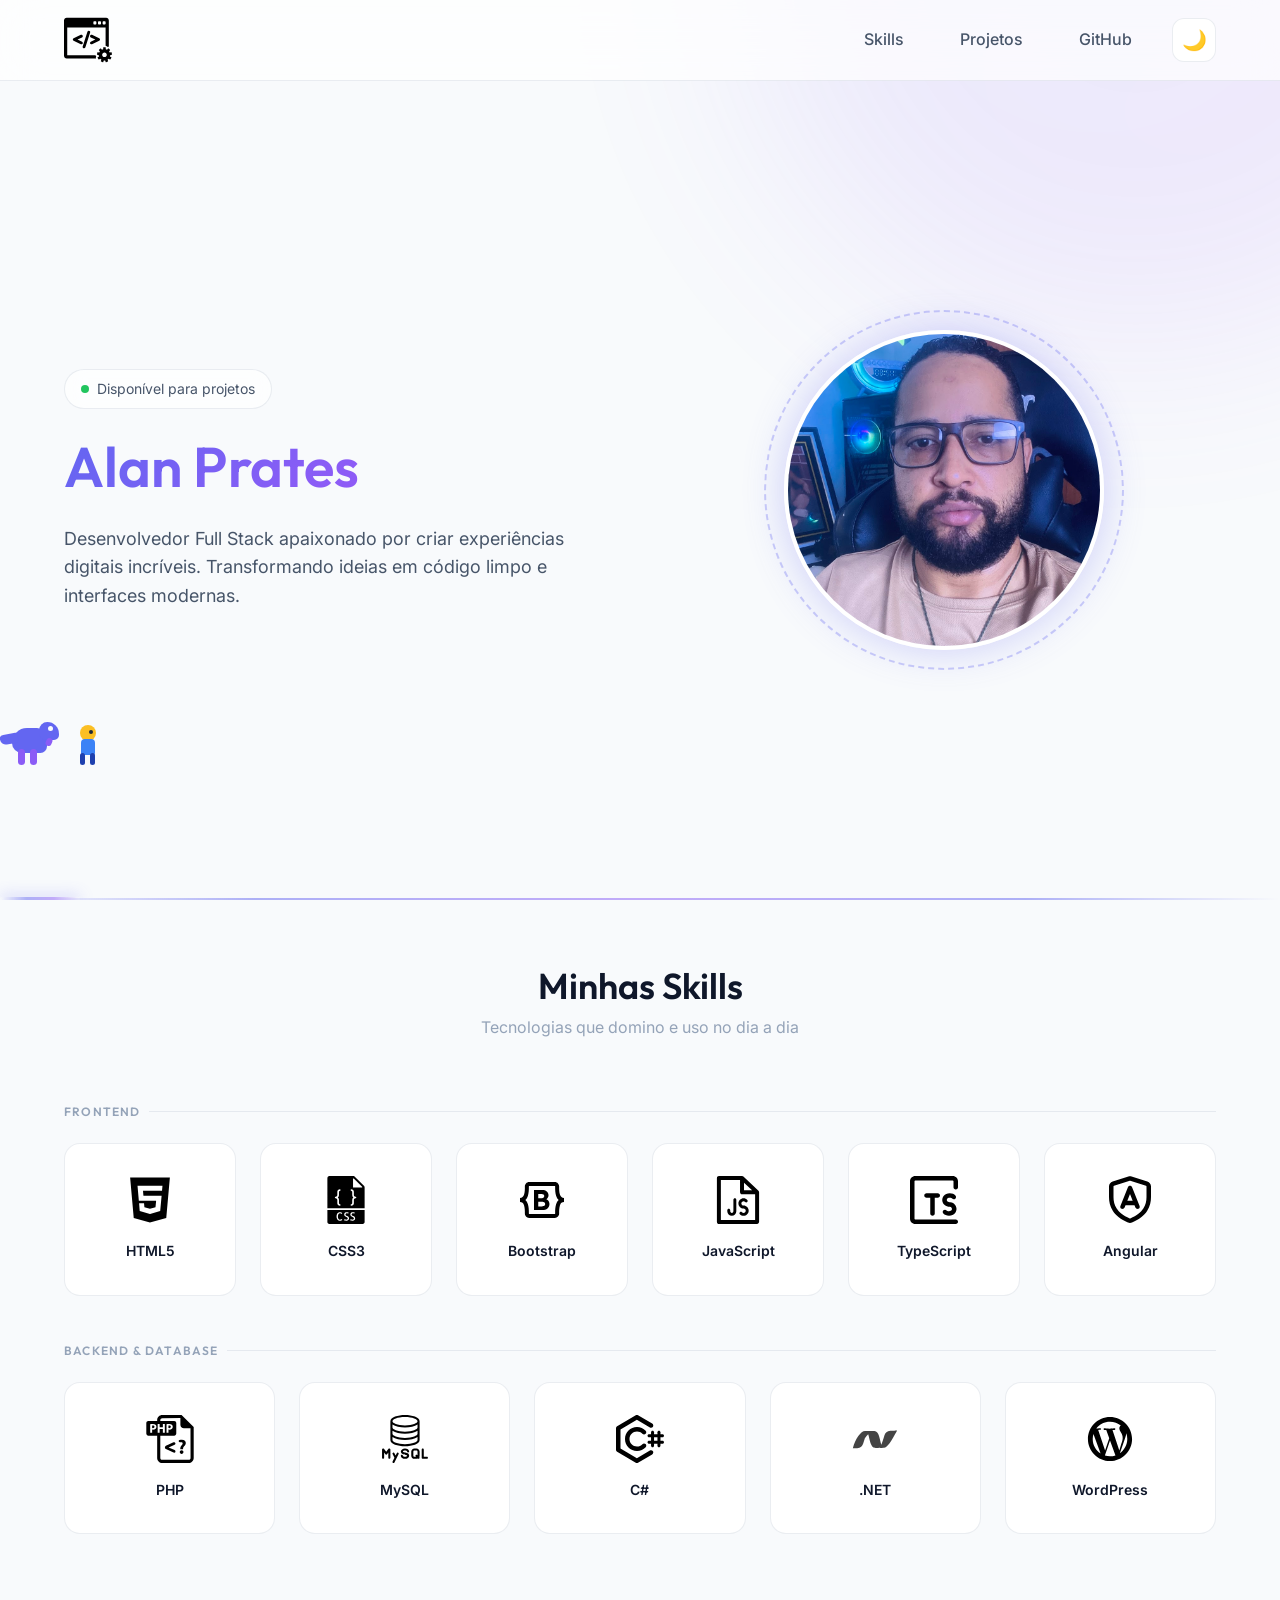
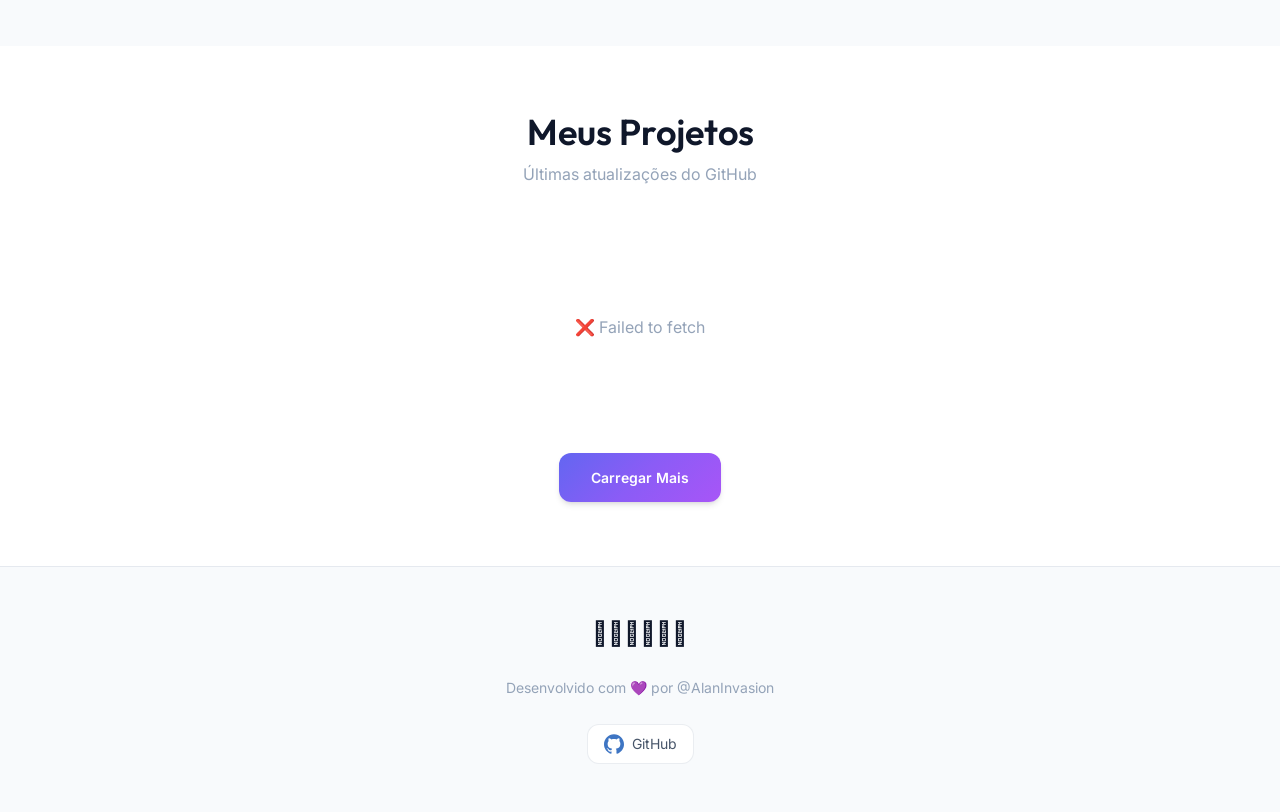
==== commit e1214e99: "feat: Replace animated vertical lines with a horizontal connecting line and a new sliding animation." ====
--- a/index.html
+++ b/index.html
@@ -49,9 +49,8 @@
 
   <!-- Hero Section -->
   <section class="hero">
-    <!-- Animated Lines -->
-    <div class="hero__animated-line"></div>
-    <div class="hero__animated-line hero__animated-line--right"></div>
+    <!-- Vertical Connecting Line - Header to Skills -->
+    <div class="connecting-line"></div>
 
     <div class="container hero__content">
       <div class="hero__text">
--- a/assets/css/style.css
+++ b/assets/css/style.css
@@ -302,96 +302,67 @@
   animation: spin 20s linear infinite;
 }
 
-/* Animated Vertical Line */
-.hero__animated-line {
-  position: absolute;
-  left: 5%;
-  top: 20%;
-  width: 3px;
-  height: 120px;
-  background: var(--accent-gradient);
-  border-radius: var(--radius-full);
-  opacity: 0.6;
-  overflow: hidden;
-}
-
-.hero__animated-line::before {
-  content: '';
-  position: absolute;
-  top: 0;
+/* Horizontal Connecting Line */
+.connecting-line {
+  position: absolute;
   left: 0;
+  bottom: 0;
   width: 100%;
-  height: 30px;
-  background: linear-gradient(to bottom, var(--bg-primary), transparent);
-  animation: lineMove 2s ease-in-out infinite;
-}
-
-.hero__animated-line::after {
-  content: '';
-  position: absolute;
-  bottom: 0;
-  left: 0;
-  width: 100%;
-  height: 100%;
-  background: linear-gradient(to bottom,
+  height: 2px;
+  background: linear-gradient(to right,
       transparent 0%,
       var(--accent-primary) 20%,
       var(--accent-secondary) 50%,
       var(--accent-primary) 80%,
       transparent 100%);
-  animation: lineGlow 2s ease-in-out infinite;
-}
-
-/* Second line on the right */
-.hero__animated-line--right {
-  left: auto;
-  right: 5%;
-  height: 150px;
-  top: 30%;
-  animation-delay: 1s;
-}
-
-.hero__animated-line--right::after {
-  animation-delay: 1s;
+  opacity: 0.5;
+  z-index: 1;
+}
+
+.connecting-line::after {
+  content: '';
+  position: absolute;
+  left: 0;
+  top: 50%;
+  transform: translateY(-50%);
+  width: 80px;
+  height: 4px;
+  background: linear-gradient(to right,
+      transparent,
+      var(--accent-primary),
+      var(--accent-secondary),
+      transparent);
+  border-radius: 2px;
+  box-shadow: 0 0 15px var(--accent-primary);
+  animation: lineSlide 4s ease-in-out infinite;
 }
 
 /* Dark mode adjustments */
-[data-theme="dark"] .hero__animated-line {
-  opacity: 0.8;
-}
-
-[data-theme="dark"] .hero__animated-line::after {
-  background: linear-gradient(to bottom,
-      transparent 0%,
-      #8b5cf6 20%,
-      #a855f7 50%,
-      #8b5cf6 80%,
-      transparent 100%);
-}
-
-@keyframes lineMove {
-
-  0%,
+[data-theme="dark"] .connecting-line {
+  opacity: 0.7;
+}
+
+[data-theme="dark"] .connecting-line::after {
+  box-shadow: 0 0 20px var(--accent-secondary);
+}
+
+@keyframes lineSlide {
+  0% {
+    left: -80px;
+    opacity: 0;
+  }
+
+  10% {
+    opacity: 1;
+  }
+
+  90% {
+    opacity: 1;
+  }
+
   100% {
-    transform: translateY(0);
-  }
-
-  50% {
-    transform: translateY(90px);
-  }
-}
-
-@keyframes lineGlow {
-
-  0%,
-  100% {
-    transform: translateY(-100%);
-    opacity: 0.3;
-  }
-
-  50% {
-    transform: translateY(100%);
-    opacity: 1;
+    left: 100%;
+    opacity: 0;
   }
 }
 
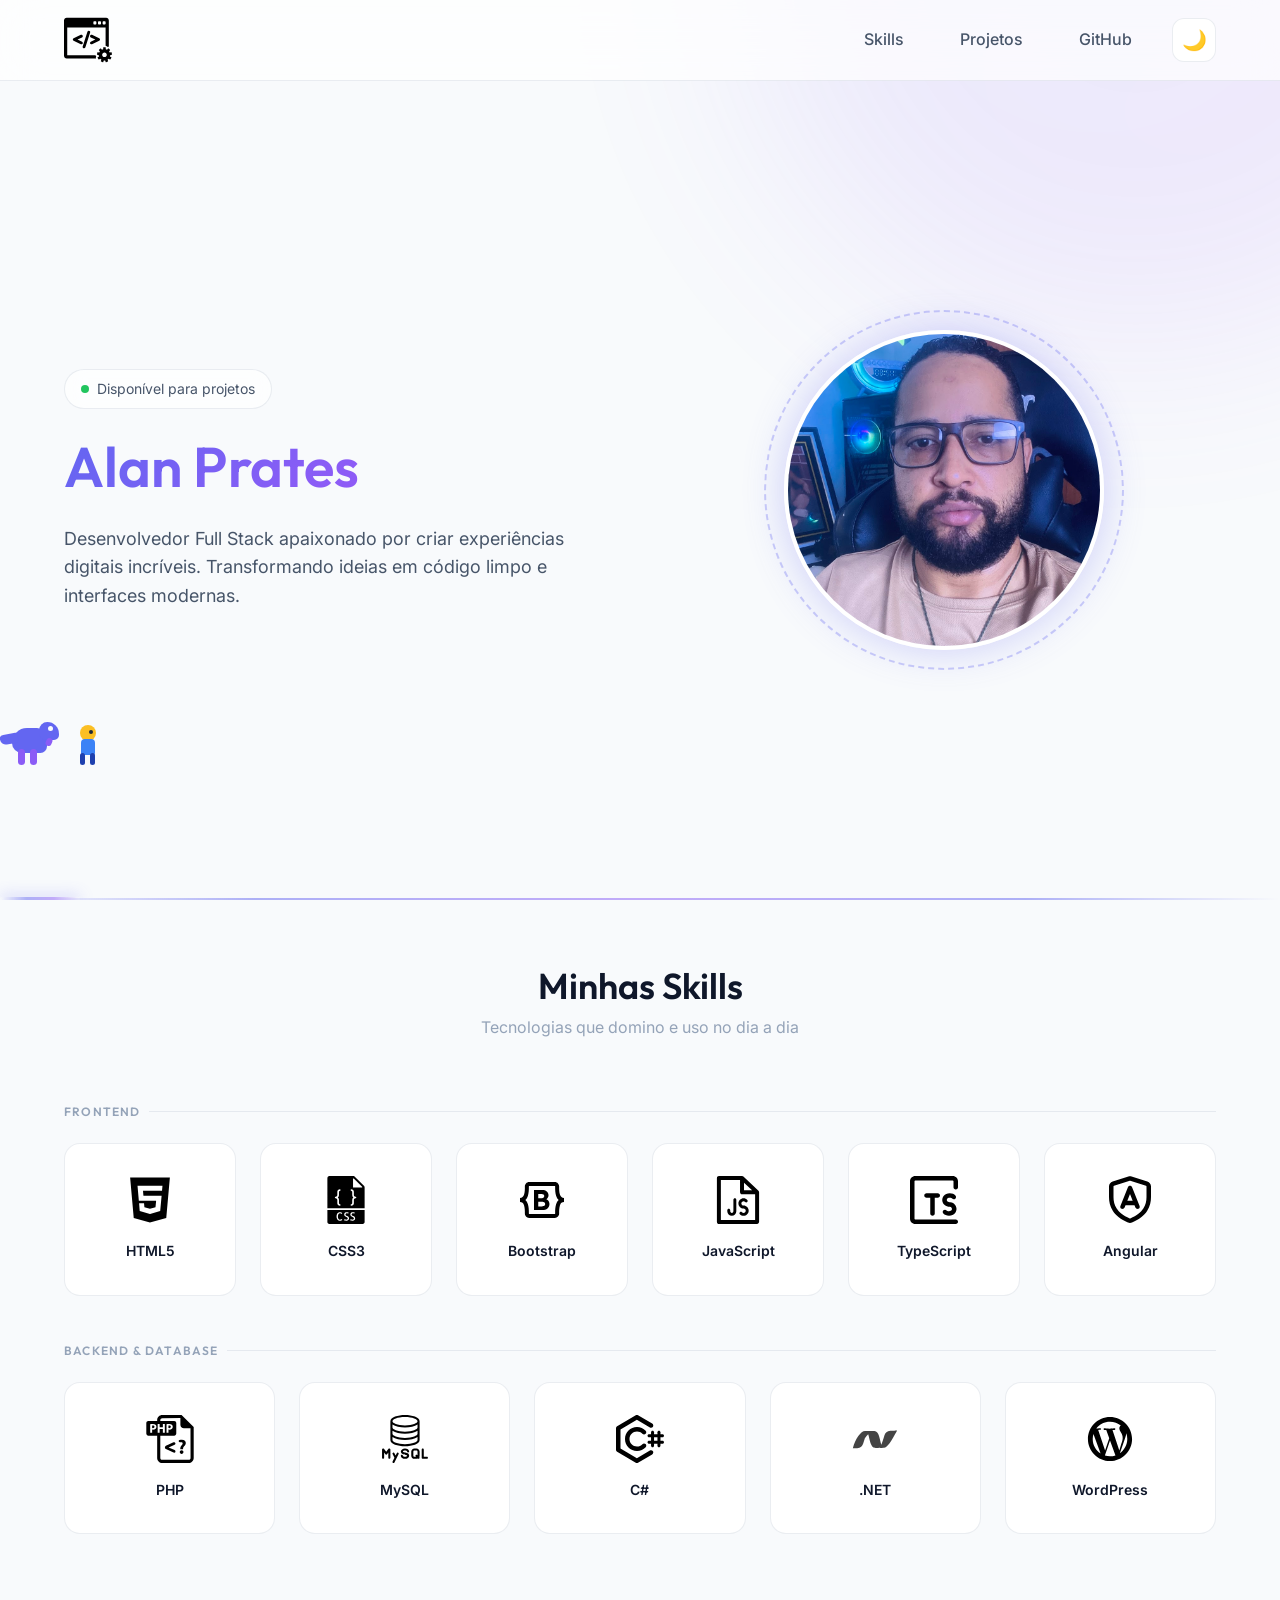
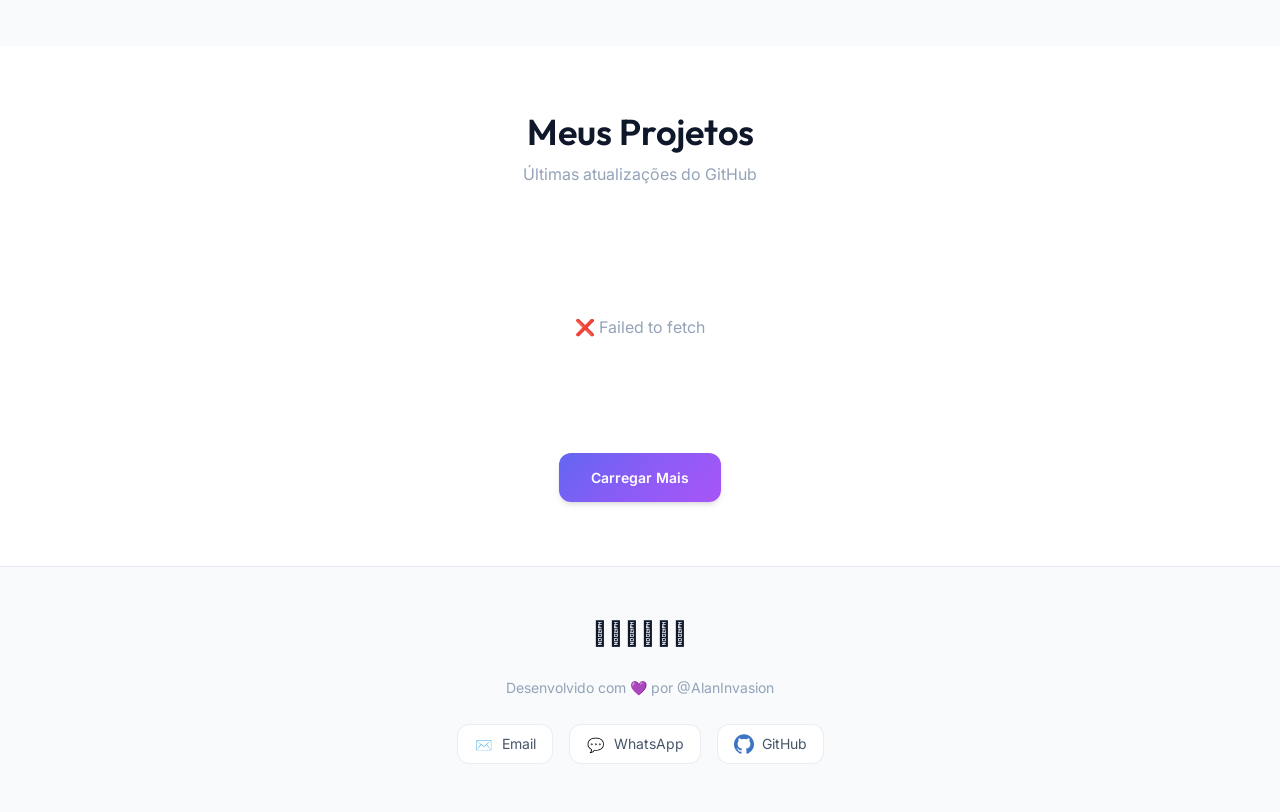
==== commit 28b62cf5: "feat: Add email and WhatsApp social links to the footer." ====
--- a/index.html
+++ b/index.html
@@ -196,6 +196,14 @@
       <p class="footer__text">Desenvolvido com 💜 por @AlanInvasion</p>
 
       <div class="footer__social">
+        <a href="mailto:alan_invasion@hotmail.com" class="footer__social-link">
+          <span class="footer__social-icon">✉️</span>
+          Email
+        </a>
+        <a href="https://wa.me/5573991636180" target="_blank" rel="noopener" class="footer__social-link">
+          <span class="footer__social-icon">💬</span>
+          WhatsApp
+        </a>
         <a href="https://github.com/AlanPrates" target="_blank" rel="noopener" class="footer__social-link">
           <img src="assets/icons/github-color-svgrepo-com.svg" alt="GitHub" class="footer__social-icon">
           GitHub
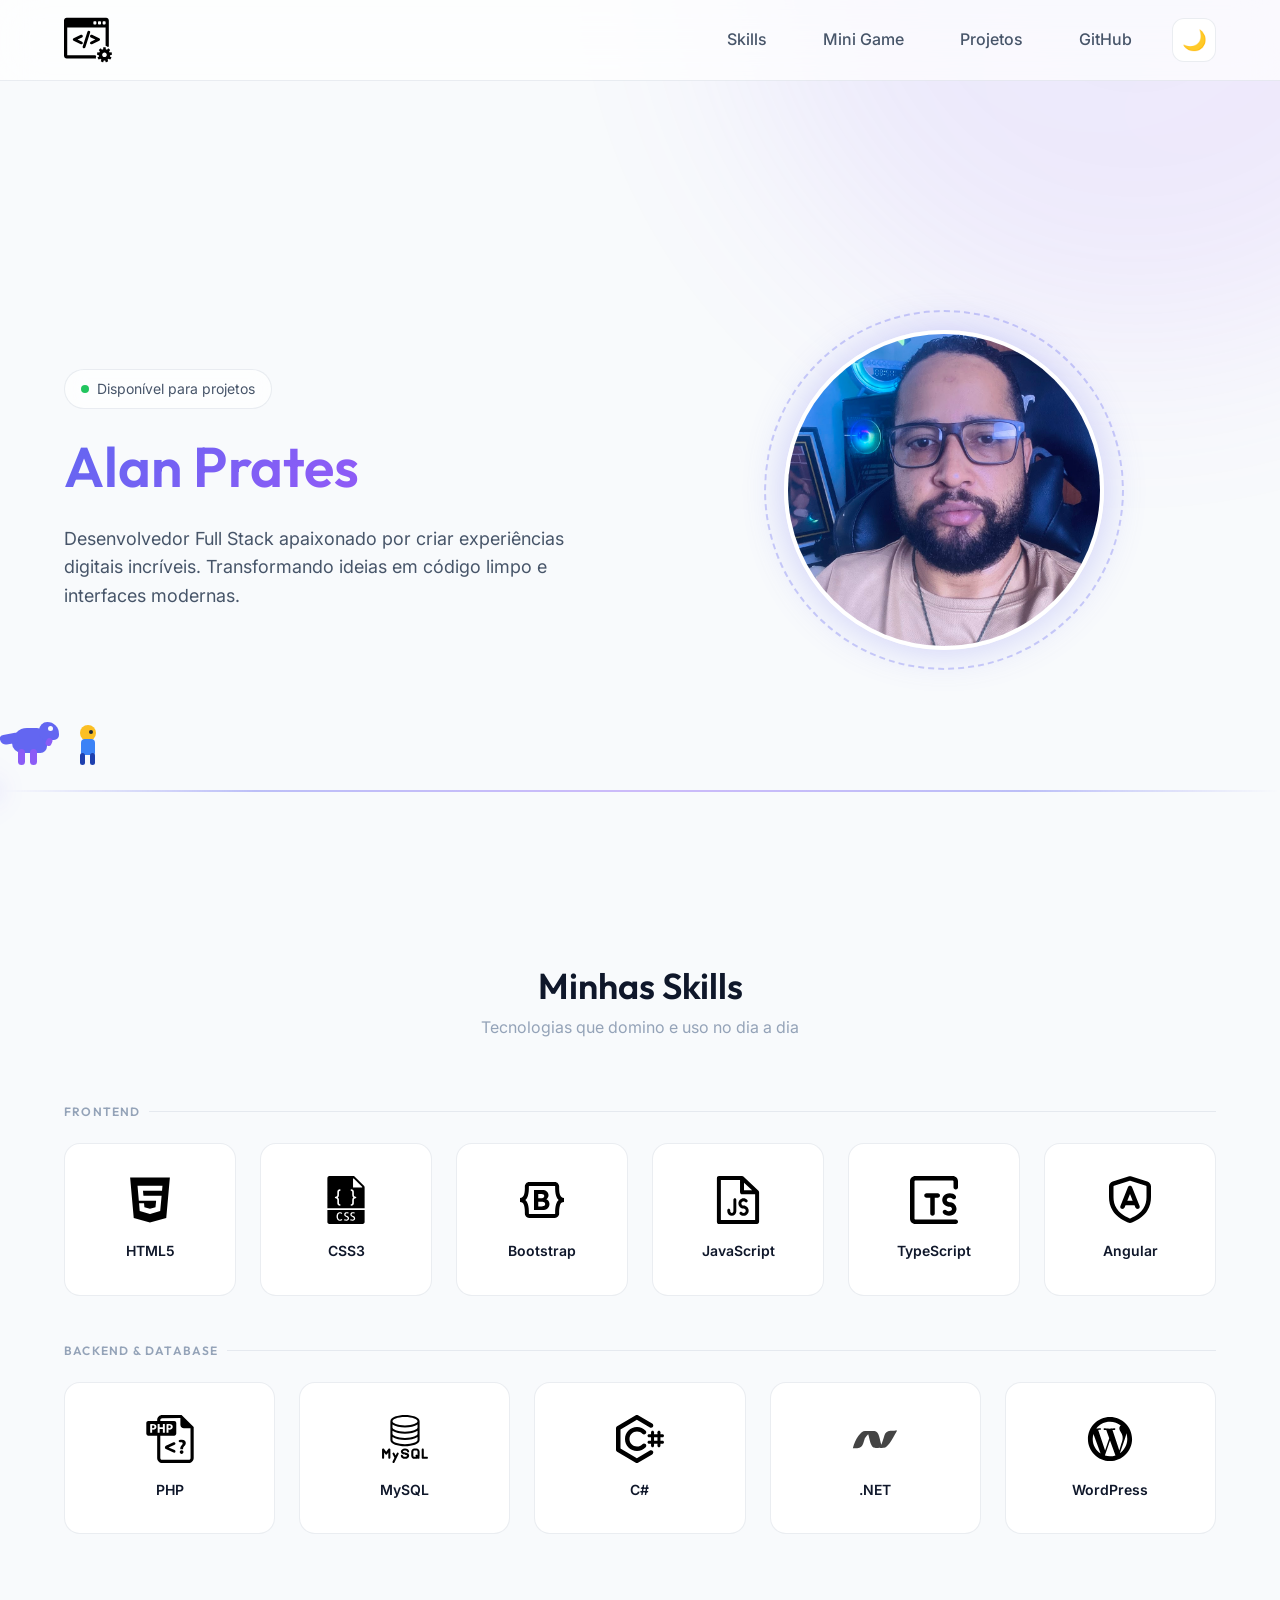
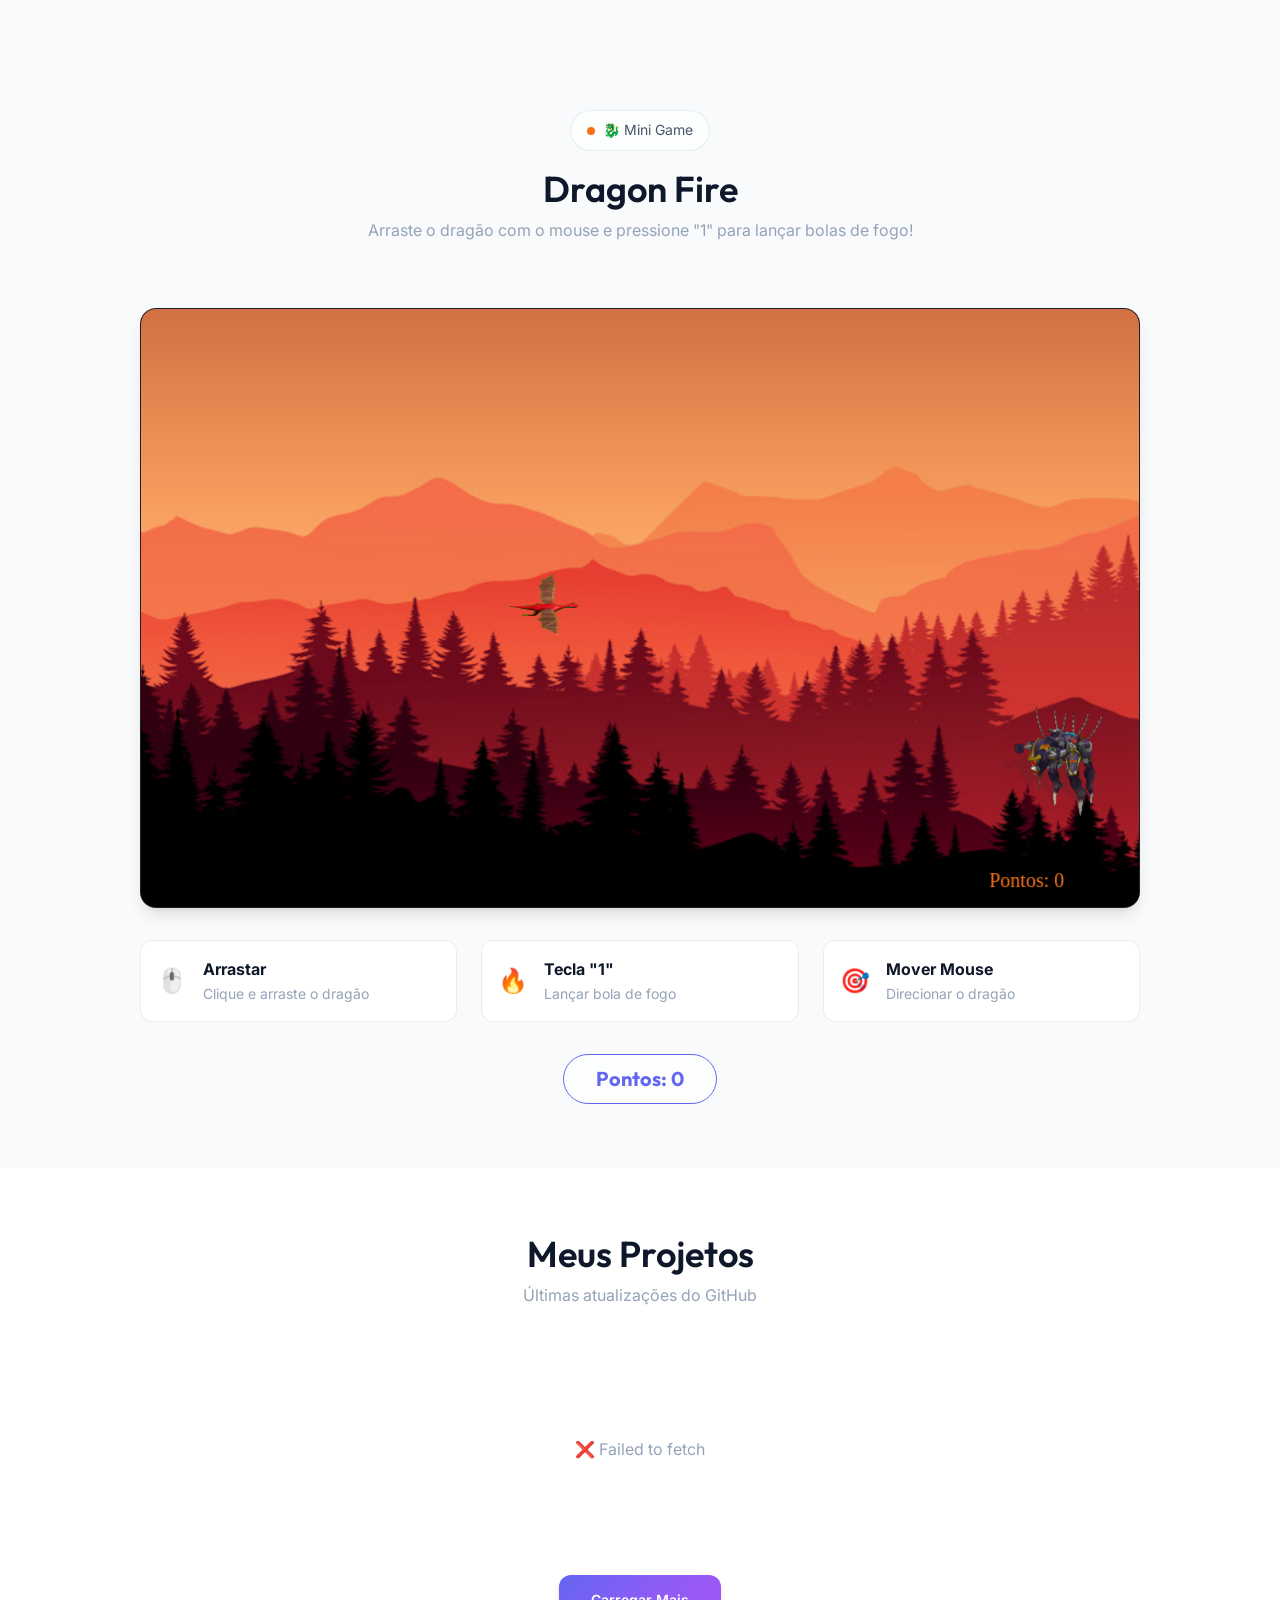
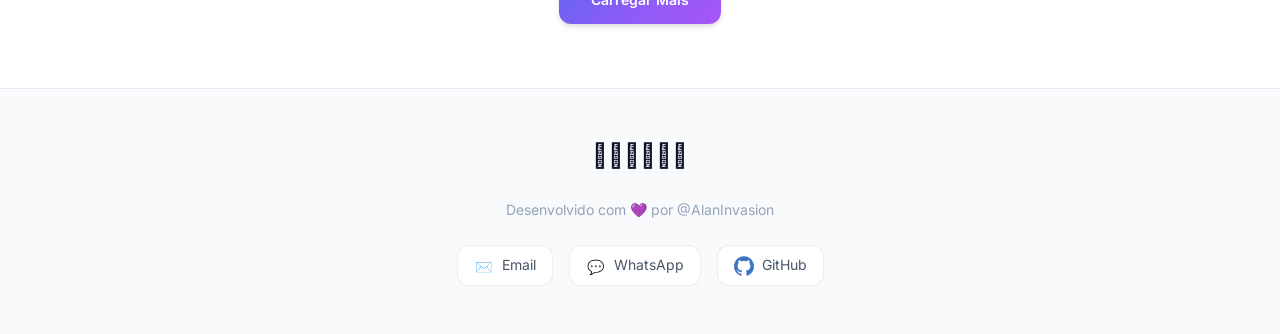
==== commit 86c05442: "feat: Add new portfolio design system with a dynamic hero section and integrate a new dragon game pr" ====
--- a/index.html
+++ b/index.html
@@ -40,6 +40,7 @@
 
       <nav class="header__nav">
         <a href="#skills" class="header__link">Skills</a>
+        <a href="#dragon-game" class="header__link">Mini Game</a>
         <a href="#projects" class="header__link">Projetos</a>
         <a href="https://github.com/AlanPrates" target="_blank" rel="noopener" class="header__link">GitHub</a>
         <button id="theme-toggle" class="theme-toggle" aria-label="Alternar tema">🌙</button>
@@ -165,6 +166,53 @@
             <span class="skill-card__name">WordPress</span>
           </article>
         </div>
+      </div>
+    </div>
+  </section>
+
+
+  <!-- Dragon Game Section -->
+  <section class="dragon-section" id="dragon-game">
+    <div class="dragon-section__container">
+      <div class="section__header fade-in-up">
+        <span class="hero__badge" style="margin: 0 auto 1rem;">
+          <span class="hero__badge-dot" style="background: #f97316;"></span>
+          🐉 Mini Game
+        </span>
+        <h2 class="section__title">Dragon Fire</h2>
+        <p class="dragon-section__subtitle">Arraste o dragão com o mouse e pressione "1" para lançar bolas de fogo!</p>
+      </div>
+
+      <div class="dragon-section__game fade-in-up">
+        <div class="dragon-section__canvas-wrapper">
+          <canvas id="scene" width="1000" height="600"></canvas>
+        </div>
+
+        <div class="dragon-section__controls">
+          <div class="dragon-control">
+            <span class="dragon-control__icon">🖱️</span>
+            <div>
+              <strong>Arrastar</strong>
+              <p>Clique e arraste o dragão</p>
+            </div>
+          </div>
+          <div class="dragon-control">
+            <span class="dragon-control__icon">🔥</span>
+            <div>
+              <strong>Tecla "1"</strong>
+              <p>Lançar bola de fogo</p>
+            </div>
+          </div>
+          <div class="dragon-control">
+            <span class="dragon-control__icon">🎯</span>
+            <div>
+              <strong>Mover Mouse</strong>
+              <p>Direcionar o dragão</p>
+            </div>
+          </div>
+        </div>
+
+        <div class="dragon-section__score" id="score-display">Pontos: 0</div>
       </div>
     </div>
   </section>
@@ -214,6 +262,7 @@
 
   <!-- Scripts -->
   <script type="module" src="assets/js/main.js"></script>
+  <script src="assets/dragon-game/js/game.js"></script>
 </body>
 
 </html>
--- a/assets/css/style.css
+++ b/assets/css/style.css
@@ -302,11 +302,11 @@
   animation: spin 20s linear infinite;
 }
 
-/* Horizontal Connecting Line */
+/* Horizontal Connecting Line - Synced with Chase */
 .connecting-line {
   position: absolute;
   left: 0;
-  bottom: 0;
+  bottom: 12%;
   width: 100%;
   height: 2px;
   background: linear-gradient(to right,
@@ -315,7 +315,7 @@
       var(--accent-secondary) 50%,
       var(--accent-primary) 80%,
       transparent 100%);
-  opacity: 0.5;
+  opacity: 0.4;
   z-index: 1;
 }
 
@@ -324,45 +324,36 @@
   position: absolute;
   left: 0;
   top: 50%;
-  transform: translateY(-50%);
-  width: 80px;
+  transform: translateX(-150px) translateY(-50%);
+  width: 150px;
   height: 4px;
   background: linear-gradient(to right,
       transparent,
       var(--accent-primary),
       var(--accent-secondary),
+      var(--accent-primary),
       transparent);
   border-radius: 2px;
-  box-shadow: 0 0 15px var(--accent-primary);
-  animation: lineSlide 4s ease-in-out infinite;
+  box-shadow: 0 0 20px var(--accent-primary), 0 0 40px var(--accent-secondary);
+  animation: lineSlide 15s linear infinite;
 }
 
 /* Dark mode adjustments */
 [data-theme="dark"] .connecting-line {
-  opacity: 0.7;
+  opacity: 0.6;
 }
 
 [data-theme="dark"] .connecting-line::after {
-  box-shadow: 0 0 20px var(--accent-secondary);
+  box-shadow: 0 0 30px var(--accent-primary), 0 0 60px var(--accent-secondary);
 }
 
 @keyframes lineSlide {
   0% {
-    left: -80px;
-    opacity: 0;
-  }
-
-  10% {
-    opacity: 1;
-  }
-
-  90% {
-    opacity: 1;
+    transform: translateX(-150px) translateY(-50%);
   }
 
   100% {
-    left: 100%;
-    opacity: 0;
+    transform: translateX(calc(100vw + 150px)) translateY(-50%);
   }
 }
 
@@ -827,6 +818,115 @@
   animation: spin 1s linear infinite;
 }
 
+
+/* ==========================================
+   DRAGON FIRE GAME SECTION
+   ========================================== */
+.dragon-section {
+  padding: var(--space-3xl) 0;
+  background: var(--bg-primary);
+  position: relative;
+  overflow: hidden;
+}
+
+.dragon-section__container {
+  width: 100%;
+  max-width: 1200px;
+  margin: 0 auto;
+  padding: 0 var(--space-lg);
+}
+
+.dragon-section__game {
+  margin-top: var(--space-2xl);
+  display: flex;
+  flex-direction: column;
+  gap: var(--space-xl);
+  align-items: center;
+}
+
+.dragon-section__canvas-wrapper {
+  width: 100%;
+  max-width: 1000px;
+  background: #000;
+  border-radius: var(--radius-lg);
+  overflow: hidden;
+  box-shadow: var(--shadow-lg);
+  border: 1px solid var(--border-color);
+  position: relative;
+}
+
+#scene {
+  width: 100%;
+  height: auto;
+  display: block;
+  cursor: crosshair;
+}
+
+.dragon-section__controls {
+  display: grid;
+  grid-template-columns: repeat(3, 1fr);
+  gap: var(--space-lg);
+  width: 100%;
+  max-width: 1000px;
+}
+
+.dragon-control {
+  background: var(--bg-secondary);
+  border: 1px solid var(--border-color);
+  border-radius: var(--radius-md);
+  padding: var(--space-md);
+  display: flex;
+  align-items: center;
+  gap: var(--space-md);
+  transition: all var(--transition-base);
+}
+
+.dragon-control:hover {
+  border-color: var(--accent-primary);
+  transform: translateY(-2px);
+  box-shadow: var(--shadow-sm);
+}
+
+.dragon-control__icon {
+  font-size: 1.5rem;
+}
+
+.dragon-control strong {
+  display: block;
+  font-size: 1rem;
+  color: var(--text-primary);
+}
+
+.dragon-control p {
+  font-size: 0.875rem;
+  color: var(--text-muted);
+}
+
+.dragon-section__score {
+  font-family: 'Outfit', sans-serif;
+  font-size: 1.25rem;
+  font-weight: 700;
+  color: var(--accent-primary);
+  padding: var(--space-sm) var(--space-xl);
+  background: var(--bg-glass);
+  border: 1px solid var(--accent-primary);
+  border-radius: var(--radius-full);
+}
+
+.dragon-section__subtitle {
+  color: var(--text-muted);
+  text-align: center;
+  max-width: 600px;
+  margin: 0 auto;
+}
+
+@media (max-width: 768px) {
+  .dragon-section__controls {
+    grid-template-columns: 1fr;
+    gap: var(--space-md);
+  }
+}
+
 /* ==========================================
    FOOTER
    ========================================== */
